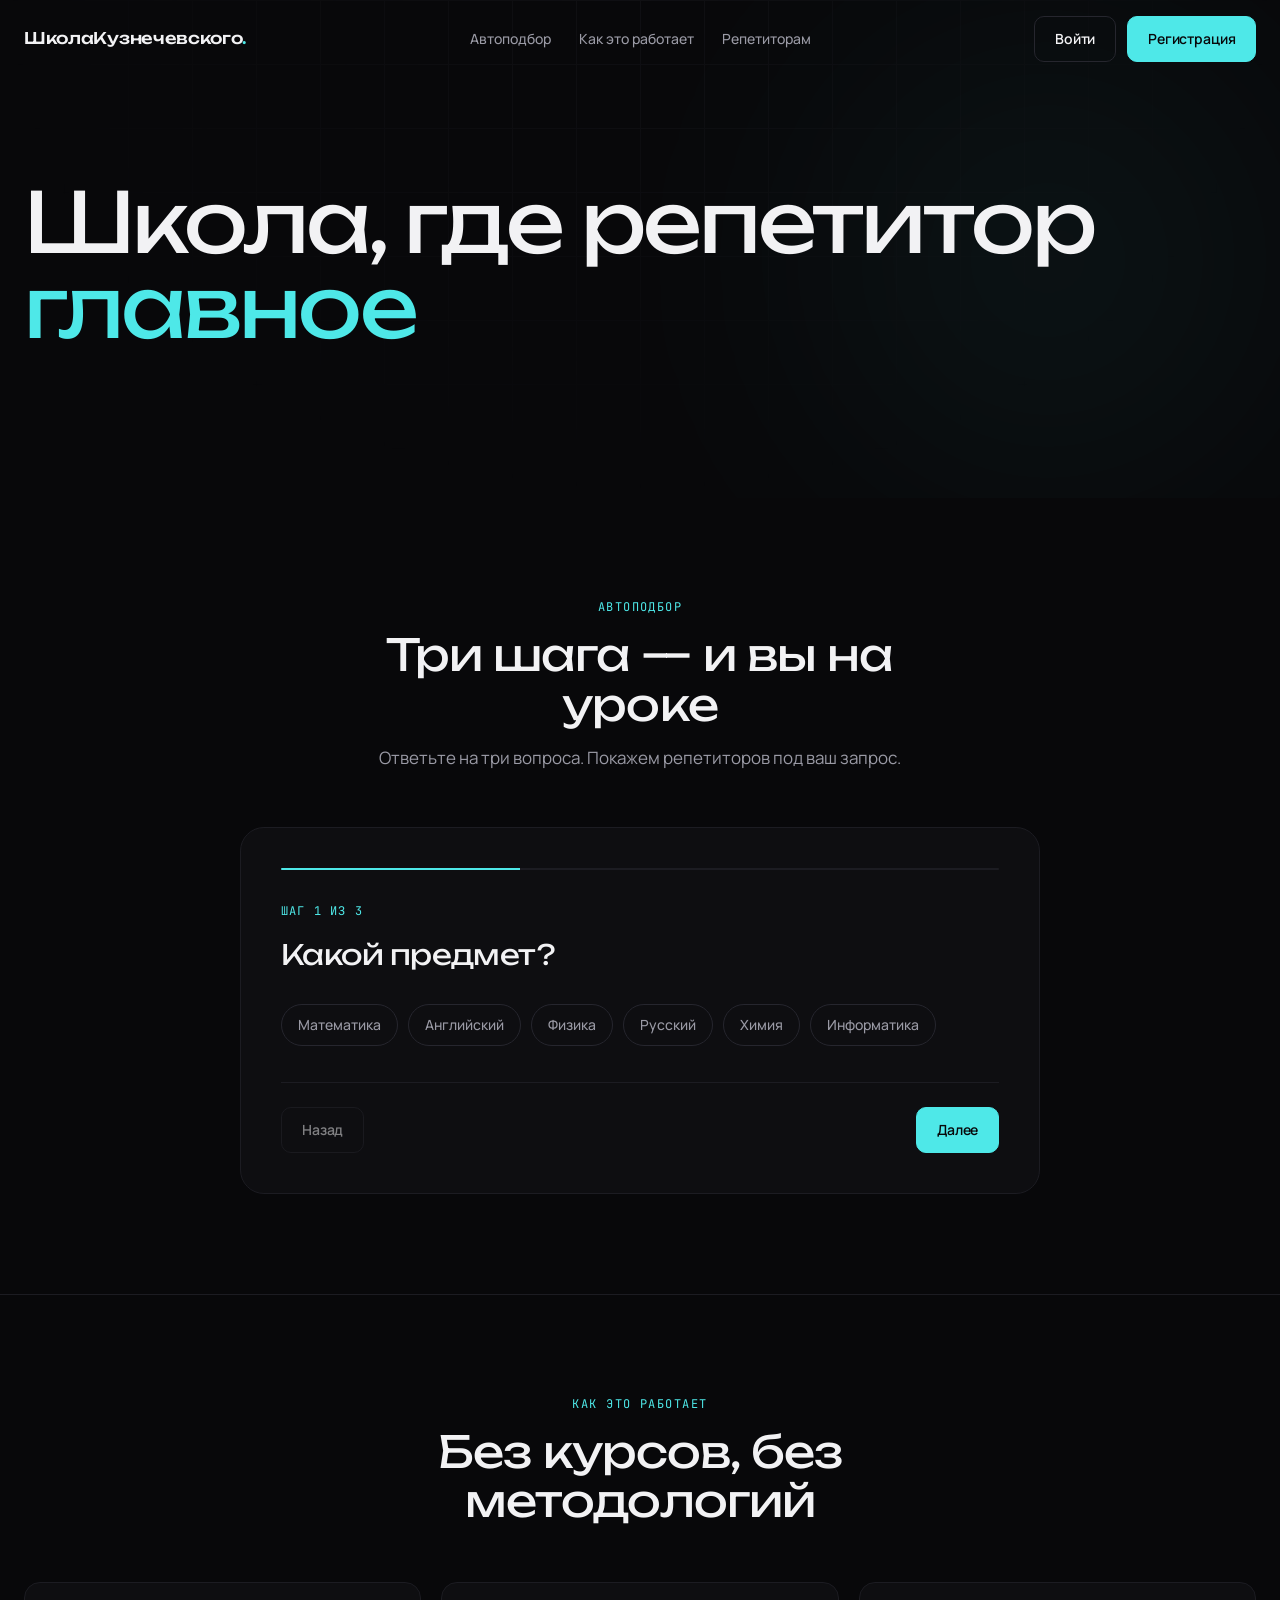
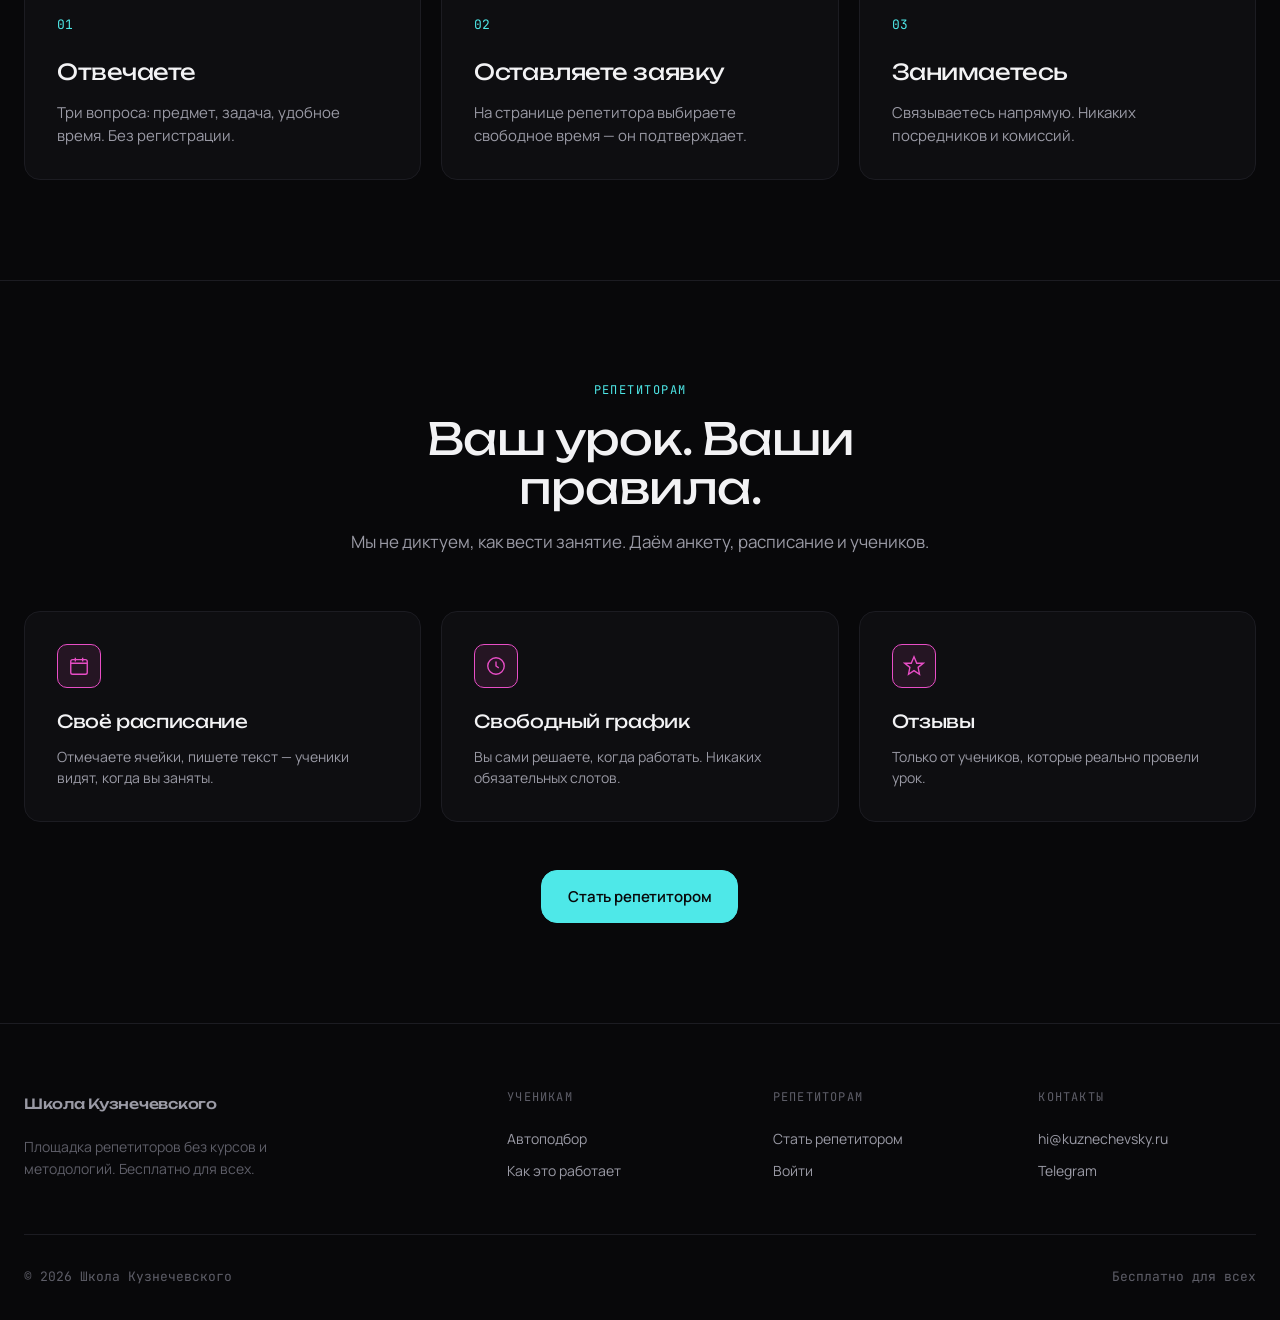
==== index.html @ 2f50725b "Update index.html" ====
<!DOCTYPE html>
<html lang="ru">
<head>
  <meta charset="UTF-8">
  <meta name="viewport" content="width=device-width, initial-scale=1.0">
  <title>Школа Кузнечевского — репетиторы без курсов</title>
  <meta name="description" content="Онлайн-школа репетиторов. Живое расписание, реальные анкеты, бесплатно для всех.">
  <link rel="preconnect" href="https://fonts.googleapis.com">
  <link rel="preconnect" href="https://fonts.gstatic.com" crossorigin>
  <link href="https://fonts.googleapis.com/css2?family=Unbounded:wght@300;400;500;600&family=Manrope:wght@400;500;600;700&family=JetBrains+Mono:wght@400;500&display=swap" rel="stylesheet">
  <link rel="stylesheet" href="css/base.css">
  <link rel="stylesheet" href="css/main.css">
  <link rel="stylesheet" href="css/mobile.css">
</head>
<body>

  <div class="page-loader" data-loader>
    <div class="page-loader__logo">Школа Кузнечевского<span>.</span></div>
    <div class="page-loader__bar"><div class="page-loader__fill"></div></div>
  </div>

  <div class="cursor-glow" data-cursor-glow></div>

  <header class="nav">
    <div class="nav__inner">
      <a href="index.html" class="nav__logo" data-logo>
        <span>Ш</span><span>к</span><span>о</span><span>л</span><span>а</span>
        <span class="nav__logo-space"> </span>
        <span>К</span><span>у</span><span>з</span><span>н</span><span>е</span><span>ч</span><span>е</span><span>в</span><span>с</span><span>к</span><span>о</span><span>г</span><span>о</span>
        <span class="nav__logo-dot">.</span>
      </a>
      <nav class="nav__links">
        <a href="#podbor">Автоподбор</a>
        <a href="#how">Как это работает</a>
        <a href="#repetitoram">Репетиторам</a>
      </nav>
      <div class="nav__actions" data-nav-actions>
        <a href="login.html" class="btn btn--ghost">Войти</a>
        <a href="register.html" class="btn btn--primary">Регистрация</a>
      </div>
      <div class="nav__user-menu" data-user-menu hidden>
        <button class="nav__user-trigger" data-user-trigger>
          <span class="nav__user-name" data-user-name>…</span>
          <span class="nav__user-avatar" data-user-avatar>?</span>
        </button>
        <div class="nav__user-dropdown" data-user-dropdown hidden>
          <a href="#" data-user-cabinet>Кабинет</a>
          <button data-user-logout>Выйти</button>
        </div>
      </div>
      <button class="nav__burger" aria-label="Меню">
        <span></span><span></span>
      </button>
    </div>
  </header>

  <main>

    <section class="hero hero--compact">
      <div class="hero__parallax" data-parallax>
        <div class="hero__orb hero__orb--1"></div>
        <div class="hero__grid"></div>
      </div>
      <div class="hero__inner">
        <h1 class="hero__title" data-hero-el>
          Школа, где репетитор <em>главное</em>
        </h1>
      </div>
    </section>

    <section class="podbor" id="podbor">
      <div class="container">
        <div class="section-head reveal">
          <div class="section-head__eyebrow">Автоподбор</div>
          <h2 class="section-head__title">Три шага — и вы на уроке</h2>
          <p class="section-head__lead">Ответьте на три вопроса. Покажем репетиторов под ваш запрос.</p>
        </div>

        <div class="podbor__card reveal">
          <div class="podbor__progress">
            <div class="podbor__bar" data-step="1"></div>
          </div>

          <div class="podbor__viewport">
            <div class="podbor__step is-active" data-step="1">
              <div class="podbor__step-label">Шаг 1 из 3</div>
              <h3 class="podbor__question">Какой предмет?</h3>
              <div class="chips" data-field="subject" data-chips>
                <button class="chip" data-value="math">Математика</button>
                <button class="chip" data-value="english">Английский</button>
                <button class="chip" data-value="physics">Физика</button>
                <button class="chip" data-value="russian">Русский</button>
                <button class="chip" data-value="chemistry">Химия</button>
                <button class="chip" data-value="it">Информатика</button>
              </div>
              <div class="podbor__hint" data-hint="subject" hidden>Выберите предмет</div>
            </div>

            <div class="podbor__step" data-step="2">
              <div class="podbor__step-label">Шаг 2 из 3</div>
              <h3 class="podbor__question">Какая задача?</h3>
              <div class="chips" data-field="goal" data-goal-chips data-chips></div>
              <div class="podbor__hint" data-hint="goal" hidden>Выберите задачу</div>
            </div>

            <div class="podbor__step" data-step="3">
              <div class="podbor__step-label">Шаг 3 из 3</div>
              <h3 class="podbor__question">Когда удобно и какой бюджет?</h3>
              <div class="podbor__row">
                <div class="field">
                  <label>Время</label>
                  <div class="chips" data-field="time" data-chips>
                    <button class="chip" data-value="morning">Утро</button>
                    <button class="chip" data-value="day">День</button>
                    <button class="chip" data-value="evening">Вечер</button>
                    <button class="chip" data-value="weekend">Выходные</button>
                  </div>
                </div>
                <div class="field">
                  <label>Бюджет за урок</label>
                  <div class="chips" data-field="budget" data-chips>
                    <button class="chip" data-value="1000">до 1000 ₽</button>
                    <button class="chip" data-value="1500">до 1500 ₽</button>
                    <button class="chip" data-value="2500">до 2500 ₽</button>
                    <button class="chip" data-value="any">Не важно</button>
                  </div>
                </div>
              </div>
            </div>
          </div>

          <div class="podbor__nav">
            <button class="btn btn--ghost" data-podbor-back>Назад</button>
            <button class="btn btn--primary" data-podbor-next>Далее</button>
          </div>
        </div>

        <div class="podbor__results" data-podbor-results hidden>
          <div class="section-head section-head--left">
            <div class="section-head__eyebrow">Результат</div>
            <h3 class="section-head__title">Репетиторы под ваш запрос</h3>
          </div>
          <div class="grid grid--3" data-podbor-grid></div>
          <div class="podbor__reset">
            <button class="btn btn--ghost" data-podbor-reset>Пройти заново</button>
          </div>
        </div>
      </div>
    </section>

    <section class="how" id="how">
      <div class="container">
        <div class="section-head reveal">
          <div class="section-head__eyebrow">Как это работает</div>
          <h2 class="section-head__title">Без курсов, без методологий</h2>
        </div>
        <div class="grid grid--3">
          <div class="how__card reveal">
            <div class="how__num">01</div>
            <h3>Отвечаете</h3>
            <p>Три вопроса: предмет, задача, удобное время. Без регистрации.</p>
          </div>
          <div class="how__card reveal">
            <div class="how__num">02</div>
            <h3>Оставляете заявку</h3>
            <p>На странице репетитора выбираете свободное время — он подтверждает.</p>
          </div>
          <div class="how__card reveal">
            <div class="how__num">03</div>
            <h3>Занимаетесь</h3>
            <p>Связываетесь напрямую. Никаких посредников и комиссий.</p>
          </div>
        </div>
      </div>
    </section>

    <section class="for-teachers" id="repetitoram">
      <div class="container">
        <div class="section-head reveal">
          <div class="section-head__eyebrow">Репетиторам</div>
          <h2 class="section-head__title">Ваш урок. Ваши правила.</h2>
          <p class="section-head__lead">Мы не диктуем, как вести занятие. Даём анкету, расписание и учеников.</p>
        </div>

        <div class="for-teachers__grid">
          <div class="for-teachers__feature reveal">
            <div class="for-teachers__icon">
              <svg width="22" height="22" viewBox="0 0 24 24" fill="none" stroke="currentColor" stroke-width="1.5">
                <rect x="3" y="5" width="18" height="16" rx="2"/>
                <path d="M3 9h18M8 3v4M16 3v4"/>
              </svg>
            </div>
            <h3>Своё расписание</h3>
            <p>Отмечаете ячейки, пишете текст — ученики видят, когда вы заняты.</p>
          </div>

          <div class="for-teachers__feature reveal">
            <div class="for-teachers__icon">
              <svg width="22" height="22" viewBox="0 0 24 24" fill="none" stroke="currentColor" stroke-width="1.5">
                <circle cx="12" cy="12" r="9"/>
                <path d="M12 7v5l3 2"/>
              </svg>
            </div>
            <h3>Свободный график</h3>
            <p>Вы сами решаете, когда работать. Никаких обязательных слотов.</p>
          </div>

          <div class="for-teachers__feature reveal">
            <div class="for-teachers__icon">
              <svg width="22" height="22" viewBox="0 0 24 24" fill="none" stroke="currentColor" stroke-width="1.5">
                <path d="M12 2l3 7h7l-5.5 4.5L18 21l-6-4-6 4 1.5-7.5L2 9h7z"/>
              </svg>
            </div>
            <h3>Отзывы</h3>
            <p>Только от учеников, которые реально провели урок.</p>
          </div>
        </div>

        <div class="for-teachers__cta reveal">
          <a href="register.html" class="btn btn--primary btn--lg" data-magnetic>Стать репетитором</a>
        </div>
      </div>
    </section>

  </main>

  <footer class="footer">
    <div class="container">
      <div class="footer__inner">
        <div class="footer__col">
          <a href="index.html" class="nav__logo">Школа Кузнечевского<span>.</span></a>
          <p class="footer__desc">Площадка репетиторов без курсов и методологий. Бесплатно для всех.</p>
        </div>
        <div class="footer__col">
          <div class="footer__title">Ученикам</div>
          <a href="#podbor">Автоподбор</a>
          <a href="#how">Как это работает</a>
        </div>
        <div class="footer__col">
          <div class="footer__title">Репетиторам</div>
          <a href="register.html">Стать репетитором</a>
          <a href="login.html">Войти</a>
        </div>
        <div class="footer__col">
          <div class="footer__title">Контакты</div>
          <a href="mailto:hi@kuznechevsky.ru">hi@kuznechevsky.ru</a>
          <a href="#">Telegram</a>
        </div>
      </div>
      <div class="footer__bottom">
        <span>© 2026 Школа Кузнечевского</span>
        <span>Бесплатно для всех</span>
      </div>
    </div>
  </footer>

  <script src="js/libs/supabase.js"></script>
  <script src="js/supabase-client.js"></script>
  <script src="js/auth.js"></script>
  <script src="js/main.js"></script>
</body>
</html>
---- css/base.css ----
:root {
  --bg: #08080A;
  --surface-1: #0E0E11;
  --surface-2: #141418;
  --border: #1C1C22;
  --border-strong: #26262E;
  --text: #F2F2F4;
  --text-dim: #9A9AA5;
  --text-mute: #5E5E68;

  --accent: #4EE8E8;
  --accent-dim: rgba(78, 232, 232, 0.08);
  --accent-glow: rgba(78, 232, 232, 0.22);
  --magenta: #E84EC6;
  --magenta-dim: rgba(232, 78, 198, 0.10);
  --magenta-glow: rgba(232, 78, 198, 0.22);

  --busy: #5A3A3A;
  --busy-dim: rgba(90, 58, 58, 0.15);
  --red: #F87171;

  --font-display: 'Unbounded', sans-serif;
  --font-body: 'Manrope', system-ui, sans-serif;
  --font-mono: 'JetBrains Mono', monospace;

  --radius-sm: 6px;
  --radius: 10px;
  --radius-lg: 16px;
  --radius-xl: 24px;

  --container: 1280px;
  --gutter: 24px;

  --ease: cubic-bezier(0.22, 1, 0.36, 1);
  --ease-spring: cubic-bezier(0.34, 1.56, 0.64, 1);
}

* { margin: 0; padding: 0; box-sizing: border-box; }

html { scroll-behavior: smooth; -webkit-font-smoothing: antialiased; }

body {
  background: var(--bg);
  color: var(--text);
  font-family: var(--font-body);
  font-size: 16px;
  line-height: 1.55;
  overflow-x: hidden;
}

body.is-loading { overflow: hidden; }

a { color: inherit; text-decoration: none; }
button { font: inherit; color: inherit; background: none; border: none; cursor: pointer; }
img { max-width: 100%; display: block; }

::selection { background: var(--accent); color: #08080A; }

.container {
  max-width: var(--container);
  margin: 0 auto;
  padding: 0 var(--gutter);
}

/* PAGE LOADER */
.page-loader {
  position: fixed;
  inset: 0;
  z-index: 500;
  background: var(--bg);
  display: flex;
  flex-direction: column;
  align-items: center;
  justify-content: center;
  gap: 32px;
  transition: opacity 0.8s var(--ease), visibility 0.8s var(--ease);
}

.page-loader.is-done {
  opacity: 0;
  visibility: hidden;
  pointer-events: none;
}

.page-loader__logo {
  font-family: var(--font-display);
  font-size: clamp(20px, 3vw, 32px);
  font-weight: 400;
  letter-spacing: -0.03em;
  color: var(--text);
  animation: loaderLogo 1.4s var(--ease) both;
}

.page-loader__logo span { color: var(--accent); }

@keyframes loaderLogo {
  0% { opacity: 0; filter: blur(20px); transform: translateY(10px); }
  100% { opacity: 1; filter: blur(0); transform: translateY(0); }
}

.page-loader__bar {
  width: 200px;
  height: 2px;
  background: var(--border);
  border-radius: 2px;
  overflow: hidden;
}

.page-loader__fill {
  height: 100%;
  width: 0;
  background: var(--accent);
  box-shadow: 0 0 12px var(--accent-glow);
  animation: loaderFill 1.2s var(--ease) forwards;
}

@keyframes loaderFill {
  0% { width: 0; }
  100% { width: 100%; }
}

/* CURSOR GLOW */
.cursor-glow {
  position: fixed;
  top: 0; left: 0;
  width: 460px; height: 460px;
  border-radius: 50%;
  background: radial-gradient(circle, var(--accent-glow) 0%, transparent 65%);
  filter: blur(80px);
  opacity: 0;
  pointer-events: none;
  z-index: 1;
  transition: opacity 0.5s var(--ease);
  transform: translate(-50%, -50%);
  mix-blend-mode: screen;
}

.cursor-glow.is-active { opacity: 0.22; }

/* BUTTONS */
.btn {
  display: inline-flex;
  align-items: center;
  justify-content: center;
  gap: 8px;
  padding: 11px 20px;
  border-radius: var(--radius);
  font-size: 14px;
  font-weight: 600;
  letter-spacing: -0.01em;
  transition: all 0.3s var(--ease);
  white-space: nowrap;
  cursor: pointer;
  border: 1px solid transparent;
  font-family: var(--font-body);
  will-change: transform;
  position: relative;
}

.btn--primary {
  background: var(--accent);
  color: #08080A;
  border-color: var(--accent);
}

.btn--primary:hover {
  background: #66F0F0;
  box-shadow: 0 8px 24px var(--accent-glow);
  transform: translateY(-1px);
}

.btn--ghost {
  background: transparent;
  color: var(--text);
  border-color: var(--border-strong);
}

.btn--ghost:hover {
  border-color: var(--text-dim);
  background: var(--surface-1);
  transform: translateY(-1px);
}

.btn--outline {
  background: transparent;
  color: var(--accent);
  border-color: var(--accent);
}

.btn--outline:hover {
  background: var(--accent-dim);
  transform: translateY(-1px);
}

.btn--danger {
  background: transparent;
  color: var(--red);
  border-color: rgba(248, 113, 113, 0.4);
}

.btn--danger:hover {
  background: rgba(248, 113, 113, 0.08);
  border-color: var(--red);
}

.btn--icon {
  width: 40px;
  height: 40px;
  padding: 0;
  border-radius: var(--radius);
  background: var(--surface-1);
  border: 1px solid var(--border-strong);
  color: var(--text-dim);
}

.btn--icon:hover {
  border-color: var(--accent);
  color: var(--accent);
}

.btn--lg { padding: 14px 26px; font-size: 15px; border-radius: var(--radius-lg); }
.btn--sm { padding: 7px 14px; font-size: 12px; border-radius: var(--radius-sm); }

.btn:disabled {
  opacity: 0.5;
  cursor: not-allowed;
  transform: none !important;
}

/* CHIPS */
.chip {
  display: inline-flex;
  align-items: center;
  padding: 9px 16px;
  border: 1px solid var(--border-strong);
  border-radius: 999px;
  font-size: 14px;
  font-weight: 500;
  color: var(--text-dim);
  transition: all 0.25s var(--ease);
  background: var(--surface-1);
  will-change: transform;
}

.chip:hover {
  border-color: var(--text-dim);
  color: var(--text);
}

.chip.is-active {
  background: var(--accent);
  border-color: var(--accent);
  color: #08080A;
  font-weight: 600;
}

.chip.is-shake { animation: chipShake 0.4s var(--ease); }

@keyframes chipShake {
  0%, 100% { transform: translateX(0); }
  25% { transform: translateX(-4px); }
  75% { transform: translateX(4px); }
}

/* FILTERS */
.filter {
  padding: 8px 14px;
  border-radius: var(--radius-sm);
  font-size: 13px;
  font-weight: 500;
  color: var(--text-dim);
  border: 1px solid transparent;
  transition: all 0.25s var(--ease);
}

.filter:hover { color: var(--text); background: var(--surface-1); }
.filter.is-active {
  background: var(--surface-2);
  color: var(--text);
  border-color: var(--border-strong);
}

/* SECTION HEAD */
.section-head {
  text-align: center;
  max-width: 640px;
  margin: 0 auto 56px;
}

.section-head--left { text-align: left; margin-left: 0; }

.section-head__eyebrow {
  font-family: var(--font-mono);
  font-size: 12px;
  text-transform: uppercase;
  letter-spacing: 0.12em;
  color: var(--accent);
  margin-bottom: 14px;
}

.section-head__title {
  font-family: var(--font-display);
  font-size: clamp(28px, 4vw, 44px);
  font-weight: 400;
  line-height: 1.12;
  letter-spacing: -0.02em;
  margin-bottom: 16px;
}

.section-head__lead { color: var(--text-dim); font-size: 17px; }

/* GRID */
.grid { display: grid; gap: 20px; }
.grid--3 { grid-template-columns: repeat(3, 1fr); }
.grid--2 { grid-template-columns: repeat(2, 1fr); }

/* FIELDS */
.field label {
  display: block;
  font-size: 13px;
  color: var(--text-dim);
  margin-bottom: 10px;
  font-weight: 500;
}

.field input,
.field select,
.field textarea {
  width: 100%;
  padding: 13px 16px;
  background: var(--surface-2);
  border: 1px solid var(--border-strong);
  border-radius: var(--radius);
  color: var(--text);
  font-family: var(--font-body);
  font-size: 15px;
  outline: none;
  transition: all 0.25s var(--ease);
}

.field input::placeholder,
.field textarea::placeholder { color: var(--text-mute); }

.field input:focus,
.field select:focus,
.field textarea:focus {
  border-color: var(--accent);
  box-shadow: 0 0 0 3px var(--accent-dim);
}

.field select {
  appearance: none;
  background-image: url("data:image/svg+xml;utf8,<svg xmlns='http://www.w3.org/2000/svg' width='12' height='8' viewBox='0 0 12 8' fill='none'><path d='M1 1l5 5 5-5' stroke='%239A9AA5' stroke-width='1.5' stroke-linecap='round'/></svg>");
  background-repeat: no-repeat;
  background-position: right 16px center;
  padding-right: 40px;
}

.field textarea { resize: vertical; min-height: 100px; }

/* SVG ICON UTILITY */
.icon {
  width: 20px;
  height: 20px;
  stroke: currentColor;
  stroke-width: 1.5;
  fill: none;
  stroke-linecap: round;
  stroke-linejoin: round;
  flex-shrink: 0;
}

.icon--lg { width: 32px; height: 32px; stroke-width: 1.2; }
.icon--sm { width: 16px; height: 16px; }

@media (max-width: 1024px) { .grid--3 { grid-template-columns: repeat(2, 1fr); } }
@media (max-width: 680px) {
  .grid--3, .grid--2 { grid-template-columns: 1fr; }
  .container { padding: 0 20px; }
}
---- css/main.css ----
/* NAV */
.nav {
  position: fixed;
  top: 0; left: 0; right: 0;
  z-index: 100;
  padding: 16px 0;
  transition: all 0.4s var(--ease);
}

.nav.is-scrolled {
  background: rgba(8, 8, 10, 0.72);
  backdrop-filter: blur(20px);
  -webkit-backdrop-filter: blur(20px);
  border-bottom: 1px solid var(--border);
  padding: 12px 0;
}

.nav__inner {
  max-width: var(--container);
  margin: 0 auto;
  padding: 0 var(--gutter);
  display: flex;
  align-items: center;
  justify-content: space-between;
  gap: 32px;
}

.nav__logo {
  font-family: var(--font-display);
  font-size: 16px;
  font-weight: 500;
  letter-spacing: -0.02em;
  white-space: nowrap;
  display: inline-flex;
}

.nav__logo span {
  display: inline-block;
  opacity: 0;
  transform: translateY(8px);
  filter: blur(6px);
  transition: opacity 0.6s var(--ease), transform 0.6s var(--ease), filter 0.6s var(--ease);
}

.nav__logo.is-ready span {
  opacity: 1;
  transform: translateY(0);
  filter: blur(0);
}

.nav__logo span:nth-child(1) { transition-delay: 0.02s; }
.nav__logo span:nth-child(2) { transition-delay: 0.06s; }
.nav__logo span:nth-child(3) { transition-delay: 0.10s; }
.nav__logo span:nth-child(4) { transition-delay: 0.14s; }
.nav__logo span:nth-child(5) { transition-delay: 0.18s; }
.nav__logo span:nth-child(7) { transition-delay: 0.26s; }
.nav__logo span:nth-child(8) { transition-delay: 0.30s; }
.nav__logo span:nth-child(9) { transition-delay: 0.34s; }
.nav__logo span:nth-child(10) { transition-delay: 0.38s; }
.nav__logo span:nth-child(11) { transition-delay: 0.42s; }
.nav__logo span:nth-child(12) { transition-delay: 0.46s; }
.nav__logo span:nth-child(13) { transition-delay: 0.50s; }
.nav__logo span:nth-child(14) { transition-delay: 0.54s; }
.nav__logo span:nth-child(15) { transition-delay: 0.58s; }
.nav__logo span:nth-child(16) { transition-delay: 0.62s; }
.nav__logo span:nth-child(17) { transition-delay: 0.66s; }
.nav__logo span:nth-child(18) { transition-delay: 0.70s; }
.nav__logo span:nth-child(19) { transition-delay: 0.74s; }

.nav__logo-dot { color: var(--accent); }

.nav__links {
  display: flex;
  gap: 28px;
  font-size: 14px;
  color: var(--text-dim);
  font-weight: 500;
}

.nav__links a { transition: color 0.25s var(--ease); }
.nav__links a:hover, .nav__links a.is-current { color: var(--text); }

.nav__actions { display: flex; gap: 10px; align-items: center; }

.nav__burger {
  display: none;
  width: 40px; height: 40px;
  flex-direction: column;
  justify-content: center;
  align-items: center;
  gap: 5px;
}

.nav__burger span {
  width: 20px; height: 1.5px;
  background: var(--text);
  transition: all 0.3s var(--ease);
}

/* HERO */
.hero {
  position: relative;
  padding: 180px 0 120px;
  overflow: hidden;
}

.hero__parallax {
  position: absolute;
  inset: 0;
  z-index: 0;
  pointer-events: none;
}

.hero__orb {
  position: absolute;
  border-radius: 50%;
  filter: blur(120px);
  opacity: 0.35;
}

.hero__orb--1 {
  top: -20%; right: -10%;
  width: 720px; height: 720px;
  background: radial-gradient(circle, var(--accent-glow) 0%, transparent 65%);
}

.hero__orb--2 { display: none; }

.hero__grid {
  position: absolute;
  inset: 0;
  background-image:
    linear-gradient(var(--border) 1px, transparent 1px),
    linear-gradient(90deg, var(--border) 1px, transparent 1px);
  background-size: 64px 64px;
  mask-image: radial-gradient(ellipse at 50% 0%, #000 0%, transparent 70%);
  -webkit-mask-image: radial-gradient(ellipse at 50% 0%, #000 0%, transparent 70%);
  opacity: 0.4;
}

.hero__inner {
  max-width: var(--container);
  margin: 0 auto;
  padding: 0 var(--gutter);
  position: relative;
  z-index: 2;
}

.hero__eyebrow {
  display: inline-flex;
  align-items: center;
  gap: 10px;
  padding: 8px 16px;
  border: 1px solid var(--border-strong);
  border-radius: 999px;
  font-family: var(--font-mono);
  font-size: 12px;
  color: var(--text-dim);
  margin-bottom: 32px;
  background: var(--surface-1);
}

.hero__eyebrow .dot {
  width: 6px; height: 6px;
  border-radius: 50%;
  background: var(--accent);
  box-shadow: 0 0 10px var(--accent);
  animation: pulse 2s infinite;
}

@keyframes pulse {
  0%, 100% { opacity: 1; transform: scale(1); }
  50% { opacity: 0.5; transform: scale(0.8); }
}

.hero__title {
  font-family: var(--font-display);
  font-size: clamp(40px, 6.5vw, 88px);
  font-weight: 400;
  line-height: 1.02;
  letter-spacing: -0.035em;
  max-width: 15ch;
  margin-bottom: 28px;
}

.hero__title em { font-style: normal; color: var(--accent); }

.hero__lead {
  font-size: 19px;
  color: var(--text-dim);
  max-width: 52ch;
  margin-bottom: 44px;
  line-height: 1.5;
}

[data-hero-el] {
  opacity: 0;
  transform: translateY(20px);
  filter: blur(8px);
}

[data-hero-el].is-visible {
  opacity: 1;
  transform: translateY(0);
  filter: blur(0);
  transition: opacity 0.9s var(--ease), transform 0.9s var(--ease), filter 0.9s var(--ease);
}

[data-hero-el].is-visible:nth-child(1) { transition-delay: 0s; }
[data-hero-el].is-visible:nth-child(2) { transition-delay: 0.12s; }
[data-hero-el].is-visible:nth-child(3) { transition-delay: 0.24s; }
[data-hero-el].is-visible:nth-child(4) { transition-delay: 0.36s; }
[data-hero-el].is-visible:nth-child(5) { transition-delay: 0.48s; }

.hero__roles {
  display: grid;
  grid-template-columns: 1fr 1fr;
  gap: 16px;
  max-width: 720px;
  margin-bottom: 72px;
}

.role-card {
  display: flex;
  align-items: center;
  gap: 16px;
  padding: 22px 24px;
  background: var(--surface-1);
  border: 1px solid var(--border-strong);
  border-radius: var(--radius-lg);
  transition: all 0.35s var(--ease);
  position: relative;
  overflow: hidden;
  will-change: transform;
}

.role-card::before {
  content: '';
  position: absolute;
  inset: 0;
  background: radial-gradient(300px circle at 0% 50%, var(--accent-dim), transparent 50%);
  opacity: 0;
  transition: opacity 0.35s var(--ease);
  pointer-events: none;
}

.role-card:hover {
  border-color: var(--accent);
  transform: translateY(-2px);
}

.role-card:hover::before { opacity: 1; }

.role-card--teacher::before {
  background: radial-gradient(300px circle at 0% 50%, var(--magenta-dim), transparent 50%);
}

.role-card--teacher:hover { border-color: var(--magenta); }

.role-card__icon {
  width: 44px; height: 44px;
  border-radius: var(--radius);
  background: var(--surface-2);
  border: 1px solid var(--border-strong);
  display: flex;
  align-items: center;
  justify-content: center;
  color: var(--accent);
  flex-shrink: 0;
  position: relative;
  z-index: 1;
}

.role-card--teacher .role-card__icon { color: var(--magenta); }

.role-card__body { flex: 1; position: relative; z-index: 1; }

.role-card__title {
  font-family: var(--font-display);
  font-size: 17px;
  font-weight: 500;
  letter-spacing: -0.02em;
  margin-bottom: 3px;
}

.role-card__desc { font-size: 13px; color: var(--text-dim); }

.role-card__arrow {
  font-size: 18px;
  color: var(--text-dim);
  transition: all 0.35s var(--ease);
  position: relative;
  z-index: 1;
}

.role-card:hover .role-card__arrow { color: var(--accent); transform: translateX(4px); }
.role-card--teacher:hover .role-card__arrow { color: var(--magenta); }

/* PODBOR */
.podbor { padding: 100px 0; position: relative; z-index: 2; }

.podbor__card {
  max-width: 800px;
  margin: 0 auto;
  background: var(--surface-1);
  border: 1px solid var(--border);
  border-radius: var(--radius-xl);
  padding: 40px;
  position: relative;
  overflow: hidden;
}

.podbor__progress {
  height: 2px;
  background: var(--border);
  border-radius: 2px;
  margin-bottom: 32px;
  overflow: hidden;
}

.podbor__bar {
  height: 100%;
  background: var(--accent);
  width: 33.33%;
  transition: width 0.6s var(--ease);
}

.podbor__viewport { position: relative; overflow: hidden; }
.podbor__step { display: none; }

.podbor__step.is-active {
  display: block;
  animation: slideIn 0.6s var(--ease);
}

@keyframes slideIn {
  from { opacity: 0; transform: translateX(30px); filter: blur(4px); }
  to { opacity: 1; transform: translateX(0); filter: blur(0); }
}

.podbor__step-label {
  font-family: var(--font-mono);
  font-size: 12px;
  color: var(--accent);
  text-transform: uppercase;
  letter-spacing: 0.1em;
  margin-bottom: 12px;
}

.podbor__question {
  font-family: var(--font-display);
  font-size: 28px;
  font-weight: 400;
  margin-bottom: 28px;
  letter-spacing: -0.02em;
}

.podbor__hint {
  margin-top: 16px;
  font-size: 13px;
  color: var(--red);
  font-weight: 500;
  animation: hintIn 0.4s var(--ease);
}

@keyframes hintIn {
  from { opacity: 0; transform: translateY(-4px); }
  to { opacity: 1; transform: translateY(0); }
}

.chips { display: flex; flex-wrap: wrap; gap: 10px; }

.podbor__row {
  display: grid;
  grid-template-columns: 1fr 1fr;
  gap: 28px;
}

.podbor__nav {
  display: flex;
  justify-content: space-between;
  margin-top: 36px;
  padding-top: 24px;
  border-top: 1px solid var(--border);
}

.podbor__results { margin-top: 64px; }
.podbor__reset { text-align: center; margin-top: 40px; }

/* TEACHER CARD */
.teacher-card {
  background: var(--surface-1);
  border: 1px solid var(--border);
  border-radius: var(--radius-lg);
  padding: 24px;
  transition: transform 0.35s var(--ease), border-color 0.35s var(--ease);
  cursor: pointer;
  display: flex;
  flex-direction: column;
  gap: 16px;
  position: relative;
  overflow: hidden;
}

.teacher-card:hover {
  border-color: var(--border-strong);
  transform: translateY(-2px);
}

.teacher-card__head { display: flex; gap: 16px; align-items: center; }

.teacher-card__avatar {
  width: 56px; height: 56px;
  border-radius: 50%;
  background: var(--surface-2);
  border: 1px solid var(--border-strong);
  display: flex;
  align-items: center;
  justify-content: center;
  font-family: var(--font-display);
  font-size: 16px;
  color: var(--accent);
  flex-shrink: 0;
}

.teacher-card__name { font-size: 16px; font-weight: 600; margin-bottom: 3px; }
.teacher-card__subject { font-size: 13px; color: var(--text-dim); }

.teacher-card__rating {
  display: inline-flex;
  align-items: center;
  gap: 5px;
  font-family: var(--font-mono);
  font-size: 13px;
  color: var(--accent);
  margin-left: auto;
}

.teacher-card__tags { display: flex; flex-wrap: wrap; gap: 5px; }

.tag {
  font-size: 10.5px;
  padding: 3px 9px;
  border-radius: 999px;
  background: var(--surface-2);
  color: var(--text-dim);
  border: 1px solid var(--border);
  font-weight: 500;
  text-transform: uppercase;
  letter-spacing: 0.02em;
}

.teacher-card__slots {
  display: flex;
  flex-wrap: wrap;
  gap: 6px;
  max-height: 60px;
  overflow: hidden;
  position: relative;
}

.teacher-card__slots::after {
  content: '';
  position: absolute;
  bottom: 0; right: 0;
  width: 40px; height: 100%;
  background: linear-gradient(90deg, transparent, var(--surface-1));
  pointer-events: none;
}

.slot {
  font-family: var(--font-mono);
  font-size: 11.5px;
  padding: 5px 10px;
  border-radius: var(--radius-sm);
  border: 1px solid var(--border-strong);
  color: var(--text-dim);
  transition: all 0.25s var(--ease);
  background: var(--surface-2);
}

.slot--free {
  border-color: rgba(78, 232, 232, 0.4);
  color: var(--accent);
  background: var(--accent-dim);
}

.slot--free:hover {
  background: var(--accent);
  border-color: var(--accent);
  color: #08080A;
}

.slot--busy {
  opacity: 0.4;
  text-decoration: line-through;
  cursor: not-allowed;
  background: var(--busy-dim);
  border-color: var(--busy);
  color: var(--busy);
}

.teacher-card__foot {
  display: flex;
  align-items: center;
  justify-content: space-between;
  padding-top: 16px;
  border-top: 1px solid var(--border);
  margin-top: auto;
}

.teacher-card__price {
  font-family: var(--font-mono);
  font-size: 22px;
  font-weight: 500;
  letter-spacing: -0.02em;
}

.teacher-card__price span {
  font-size: 12px;
  color: var(--text-mute);
  font-weight: 400;
  font-family: var(--font-body);
}

.teacher-card__cta {
  font-size: 13px;
  font-weight: 600;
  color: var(--accent);
  display: inline-flex;
  align-items: center;
  gap: 6px;
  transition: gap 0.3s var(--ease);
}

.teacher-card:hover .teacher-card__cta { gap: 10px; }

/* HOW */
.how { padding: 100px 0; border-top: 1px solid var(--border); position: relative; z-index: 2; }

.how__card {
  background: var(--surface-1);
  border: 1px solid var(--border);
  border-radius: var(--radius-lg);
  padding: 32px;
  transition: all 0.4s var(--ease);
  position: relative;
  overflow: hidden;
}

.how__card::before {
  content: '';
  position: absolute;
  top: 0; left: -100%;
  width: 100%; height: 1px;
  background: linear-gradient(90deg, transparent, var(--accent), transparent);
  transition: left 0.8s var(--ease);
}

.how__card:hover::before { left: 100%; }
.how__card:hover { border-color: var(--border-strong); transform: translateY(-2px); }

.how__num { font-family: var(--font-mono); font-size: 13px; color: var(--accent); margin-bottom: 20px; }

.how__card h3 {
  font-family: var(--font-display);
  font-size: 22px;
  font-weight: 400;
  margin-bottom: 12px;
  letter-spacing: -0.02em;
}

.how__card p { color: var(--text-dim); font-size: 15px; }

/* FOR TEACHERS */
.for-teachers {
  padding: 100px 0;
  border-top: 1px solid var(--border);
  position: relative;
  z-index: 2;
}

.for-teachers__grid {
  display: grid;
  grid-template-columns: repeat(3, 1fr);
  gap: 20px;
  margin-bottom: 48px;
}

.for-teachers__feature {
  padding: 32px;
  background: var(--surface-1);
  border: 1px solid var(--border);
  border-radius: var(--radius-lg);
  transition: all 0.35s var(--ease);
}

.for-teachers__feature:hover {
  border-color: var(--magenta);
  transform: translateY(-2px);
}

.for-teachers__icon {
  width: 44px; height: 44px;
  border-radius: var(--radius);
  background: var(--magenta-dim);
  border: 1px solid var(--magenta);
  display: flex;
  align-items: center;
  justify-content: center;
  color: var(--magenta);
  margin-bottom: 20px;
}

.for-teachers__feature h3 {
  font-family: var(--font-display);
  font-size: 18px;
  font-weight: 400;
  letter-spacing: -0.02em;
  margin-bottom: 10px;
}

.for-teachers__feature p { color: var(--text-dim); font-size: 14px; line-height: 1.55; }

.for-teachers__cta { text-align: center; }

/* CTA */
.cta { padding: 100px 0; border-top: 1px solid var(--border); position: relative; z-index: 2; }

.cta__inner {
  text-align: center;
  padding: 64px 32px;
  background: var(--surface-1);
  border: 1px solid var(--border);
  border-radius: var(--radius-xl);
  position: relative;
  overflow: hidden;
}

.cta__inner h2 {
  font-family: var(--font-display);
  font-size: clamp(28px, 4vw, 44px);
  font-weight: 400;
  margin-bottom: 16px;
  letter-spacing: -0.02em;
}

.cta__inner p { color: var(--text-dim); margin-bottom: 32px; }

/* FOOTER */
.footer { border-top: 1px solid var(--border); padding: 64px 0 32px; position: relative; z-index: 2; }

.footer__inner {
  display: grid;
  grid-template-columns: 2fr 1fr 1fr 1fr;
  gap: 48px;
  margin-bottom: 48px;
}

.footer__desc { color: var(--text-mute); font-size: 14px; margin-top: 16px; max-width: 28ch; }

.footer__title {
  font-size: 12px;
  color: var(--text-mute);
  text-transform: uppercase;
  letter-spacing: 0.1em;
  margin-bottom: 16px;
  font-family: var(--font-mono);
}

.footer__col a {
  display: block;
  color: var(--text-dim);
  font-size: 14px;
  padding: 5px 0;
  transition: color 0.25s var(--ease);
}

.footer__col a:hover { color: var(--accent); }

.footer__bottom {
  display: flex;
  justify-content: space-between;
  padding-top: 32px;
  border-top: 1px solid var(--border);
  font-size: 13px;
  color: var(--text-mute);
  font-family: var(--font-mono);
}

/* MODALS */
.modal {
  position: fixed;
  inset: 0;
  z-index: 200;
  display: flex;
  align-items: center;
  justify-content: center;
  padding: 24px;
}

.modal[hidden] { display: none; }

.modal__backdrop {
  position: absolute;
  inset: 0;
  background: rgba(0, 0, 0, 0.75);
  backdrop-filter: blur(8px);
  -webkit-backdrop-filter: blur(8px);
  animation: fadeIn 0.4s var(--ease);
}

@keyframes fadeIn { from { opacity: 0; } to { opacity: 1; } }

.modal__panel {
  position: relative;
  background: var(--surface-1);
  border: 1px solid var(--border-strong);
  border-radius: var(--radius-xl);
  max-width: 560px;
  width: 100%;
  max-height: 90vh;
  overflow-y: auto;
  animation: modalIn 0.5s var(--ease-spring);
}

.modal__panel--wide { max-width: 880px; }

@keyframes modalIn {
  from { opacity: 0; transform: translateY(24px) scale(0.96); filter: blur(6px); }
  to { opacity: 1; transform: translateY(0) scale(1); filter: blur(0); }
}

.tp { padding: 36px; }

.tp__head {
  display: flex;
  gap: 20px;
  align-items: center;
  margin-bottom: 28px;
  padding-bottom: 24px;
  border-bottom: 1px solid var(--border);
}

.tp__avatar {
  width: 72px; height: 72px;
  border-radius: 50%;
  background: var(--surface-2);
  border: 1px solid var(--border-strong);
  display: flex;
  align-items: center;
  justify-content: center;
  font-family: var(--font-display);
  font-size: 20px;
  color: var(--accent);
  flex-shrink: 0;
}

.tp__name {
  font-family: var(--font-display);
  font-size: 24px;
  font-weight: 400;
  margin-bottom: 4px;
  letter-spacing: -0.02em;
}

.tp__subject { color: var(--text-dim); font-size: 14px; }
.tp__rating { font-family: var(--font-mono); color: var(--accent); font-size: 14px; margin-left: auto; }

.tp__grid {
  display: grid;
  grid-template-columns: 1fr 1fr;
  gap: 32px;
  margin-bottom: 28px;
}

.tp__section-title {
  font-family: var(--font-mono);
  font-size: 12px;
  color: var(--text-mute);
  text-transform: uppercase;
  letter-spacing: 0.1em;
  margin-bottom: 14px;
}

.tp__bio { color: var(--text-dim); font-size: 15px; line-height: 1.6; margin-bottom: 20px; }
.tp__slots { display: flex; flex-wrap: wrap; gap: 8px; }
.tp__reviews { display: flex; flex-direction: column; gap: 14px; }

.review {
  padding: 16px;
  background: var(--surface-2);
  border: 1px solid var(--border);
  border-radius: var(--radius);
}

.review__head { display: flex; justify-content: space-between; margin-bottom: 8px; font-size: 13px; }
.review__name { font-weight: 600; }
.review__rating { color: var(--accent); font-family: var(--font-mono); }
.review__text { color: var(--text-dim); font-size: 14px; line-height: 1.5; }

.tp__foot {
  display: flex;
  align-items: center;
  justify-content: space-between;
  padding-top: 24px;
  border-top: 1px solid var(--border);
}

.tp__price { font-family: var(--font-mono); font-size: 26px; font-weight: 500; }
.tp__price span { font-size: 14px; color: var(--text-mute); font-weight: 400; }

/* PAY */
.pay { padding: 36px; }

.pay__title {
  font-family: var(--font-display);
  font-size: 22px;
  font-weight: 400;
  margin-bottom: 24px;
  padding-bottom: 20px;
  border-bottom: 1px solid var(--border);
  letter-spacing: -0.02em;
}

.pay__lesson {
  padding: 20px;
  background: var(--surface-2);
  border: 1px solid var(--border);
  border-radius: var(--radius);
  margin-bottom: 24px;
}

.pay__row { display: flex; justify-content: space-between; padding: 8px 0; font-size: 14px; }
.pay__row-label { color: var(--text-dim); }
.pay__row-value { font-family: var(--font-mono); }
.pay__divider { height: 1px; background: var(--border); margin: 8px 0; }
.pay__row--total { padding-top: 12px; font-size: 16px; }
.pay__row--total .pay__row-value { color: var(--accent); font-weight: 500; font-size: 20px; }

.pay__free-note {
  padding: 14px 16px;
  background: var(--accent-dim);
  border: 1px solid rgba(78, 232, 232, 0.4);
  border-radius: var(--radius);
  color: var(--accent);
  font-size: 13px;
  font-weight: 500;
  margin-bottom: 20px;
  text-align: center;
}

.pay__demo {
  text-align: center;
  font-size: 12px;
  color: var(--text-mute);
  font-family: var(--font-mono);
  margin-top: 16px;
}

.pay__success { text-align: center; padding: 40px 20px; }

.pay__success-icon {
  width: 72px; height: 72px;
  border-radius: 50%;
  background: var(--accent-dim);
  border: 1px solid var(--accent);
  display: flex;
  align-items: center;
  justify-content: center;
  font-size: 32px;
  color: var(--accent);
  margin: 0 auto 24px;
  animation: successPop 0.5s var(--ease-spring);
}

@keyframes successPop {
  0% { transform: scale(0.5); opacity: 0; }
  60% { transform: scale(1.1); }
  100% { transform: scale(1); opacity: 1; }
}

.pay__success h3 {
  font-family: var(--font-display);
  font-size: 24px;
  font-weight: 400;
  margin-bottom: 12px;
  letter-spacing: -0.02em;
}

.pay__success p { color: var(--text-dim); margin-bottom: 24px; }

/* EMPTY STATE (global) */
.empty-state {
  grid-column: 1/-1;
  text-align: center;
  padding: 56px 24px;
  background: var(--surface-1);
  border: 1px dashed var(--border-strong);
  border-radius: var(--radius-lg);
}

.empty-state__icon {
  display: inline-flex;
  align-items: center;
  justify-content: center;
  width: 56px; height: 56px;
  border-radius: 50%;
  background: var(--surface-2);
  border: 1px solid var(--border-strong);
  color: var(--text-mute);
  margin-bottom: 20px;
}

.empty-state__title {
  font-family: var(--font-display);
  font-size: 18px;
  font-weight: 400;
  letter-spacing: -0.02em;
  margin-bottom: 8px;
}

.empty-state__desc {
  color: var(--text-dim);
  font-size: 14px;
  max-width: 36ch;
  margin: 0 auto;
}

/* REVEAL */
.reveal {
  opacity: 0;
  transform: translateY(28px);
  filter: blur(6px);
}

.reveal.is-visible {
  opacity: 1;
  transform: translateY(0);
  filter: blur(0);
  transition: opacity 0.9s var(--ease), transform 0.9s var(--ease), filter 0.9s var(--ease);
}

.grid--3 .reveal:nth-child(1) { transition-delay: 0s; }
.grid--3 .reveal:nth-child(2) { transition-delay: 0.08s; }
.grid--3 .reveal:nth-child(3) { transition-delay: 0.16s; }
.grid--3 .reveal:nth-child(4) { transition-delay: 0.24s; }
.grid--3 .reveal:nth-child(5) { transition-delay: 0.32s; }
.grid--3 .reveal:nth-child(6) { transition-delay: 0.40s; }
---- css/mobile.css ----
@media (max-width: 1024px) {
  .nav__links { display: none; }
  .nav__actions .btn--ghost { display: none; }
  .for-teachers__grid { grid-template-columns: repeat(2, 1fr); }
  .footer__inner { grid-template-columns: 1fr 1fr; gap: 32px; }
}

@media (max-width: 768px) {
  .nav__burger { display: flex; }

  .hero { padding: 140px 0 80px; }
  .hero__roles { grid-template-columns: 1fr; margin-bottom: 48px; }
  .hero__title { font-size: clamp(32px, 8vw, 48px); }

  .podbor { padding: 64px 0; }
  .podbor__card { padding: 24px; }
  .podbor__question { font-size: 22px; }
  .podbor__row { grid-template-columns: 1fr; gap: 20px; }
  .podbor__nav { flex-direction: column-reverse; gap: 10px; }
  .podbor__nav .btn { width: 100%; }

  .how, .for-teachers, .cta { padding: 64px 0; }
  .for-teachers__grid { grid-template-columns: 1fr; }
  .section-head { margin-bottom: 40px; }

  .tp { padding: 24px; }
  .tp__grid { grid-template-columns: 1fr; gap: 24px; }
  .tp__foot { flex-direction: column; gap: 16px; align-items: stretch; }
  .tp__foot .btn { width: 100%; }

  .pay { padding: 24px; }

  .footer__inner { grid-template-columns: 1fr; gap: 28px; }
  .footer__bottom { flex-direction: column; gap: 8px; text-align: center; }

  .modal { padding: 12px; }
  .cursor-glow { display: none; }
  .nav__logo { font-size: 13px; }
}

@media (max-width: 480px) {
  .hero__title { font-size: 32px; }
  .nav__logo { font-size: 12px; }
  .btn { font-size: 13px; padding: 10px 16px; }
  .btn--lg { padding: 12px 20px; font-size: 14px; }
}
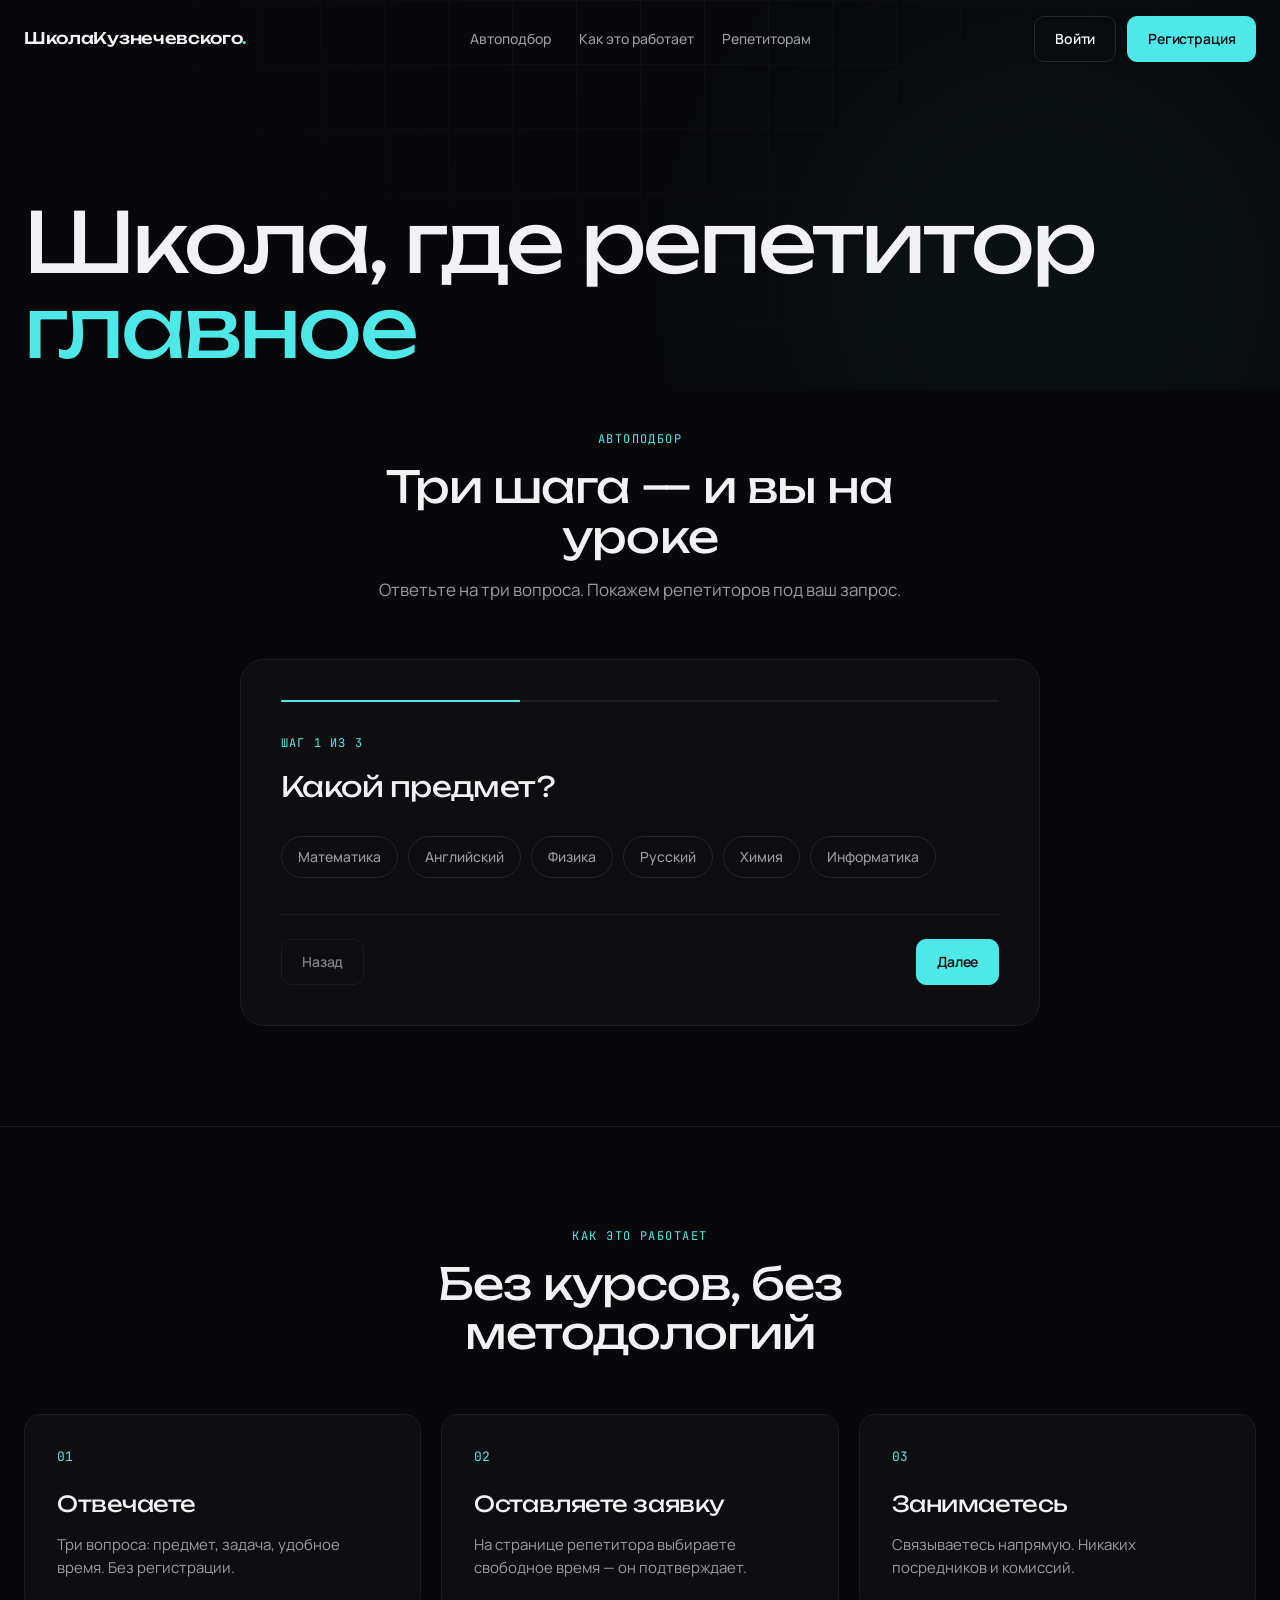
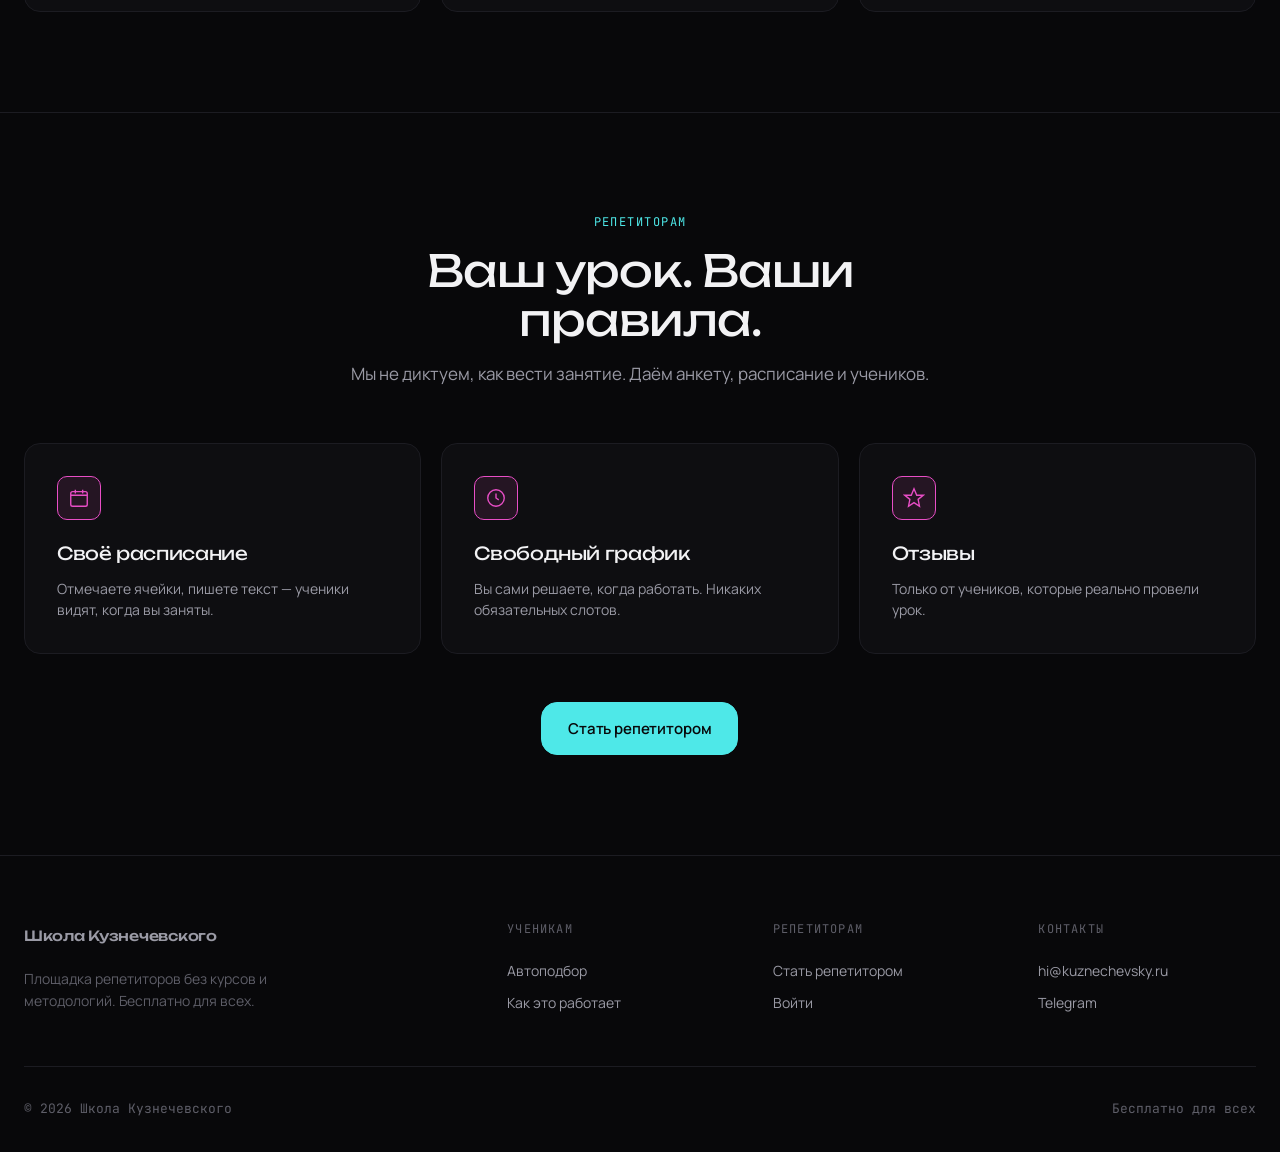
==== commit 175371c1: "Update index.html" ====
--- a/index.html
+++ b/index.html
@@ -34,20 +34,31 @@
         <a href="#how">Как это работает</a>
         <a href="#repetitoram">Репетиторам</a>
       </nav>
+
+      <!-- НЕ залогинен -->
       <div class="nav__actions" data-nav-actions>
         <a href="login.html" class="btn btn--ghost">Войти</a>
         <a href="register.html" class="btn btn--primary">Регистрация</a>
       </div>
+
+      <!-- Залогинен: имя + аватар + колокольчик -->
       <div class="nav__user-menu" data-user-menu hidden>
-        <button class="nav__user-trigger" data-user-trigger>
+        <a href="#" class="nav__user-trigger" data-user-link>
           <span class="nav__user-name" data-user-name>…</span>
           <span class="nav__user-avatar" data-user-avatar>?</span>
-        </button>
-        <div class="nav__user-dropdown" data-user-dropdown hidden>
-          <a href="#" data-user-cabinet>Кабинет</a>
-          <button data-user-logout>Выйти</button>
-        </div>
-      </div>
+        </a>
+        <div style="position:relative;">
+          <button class="notif-bell" data-notif-bell aria-label="Уведомления">
+            <svg viewBox="0 0 24 24" fill="none" stroke="currentColor" stroke-width="1.5" stroke-linecap="round" stroke-linejoin="round">
+              <path d="M18 8a6 6 0 00-12 0c0 7-3 9-3 9h18s-3-2-3-9"/>
+              <path d="M13.7 21a2 2 0 01-3.4 0"/>
+            </svg>
+            <span class="notif-bell__count" data-notif-count hidden>0</span>
+          </button>
+          <div class="notif-panel" data-notif-panel hidden></div>
+        </div>
+      </div>
+
       <button class="nav__burger" aria-label="Меню">
         <span></span><span></span>
       </button>
--- a/css/base.css
+++ b/css/base.css
@@ -18,6 +18,7 @@
   --busy: #5A3A3A;
   --busy-dim: rgba(90, 58, 58, 0.15);
   --red: #F87171;
+  --green: #4ADE80;
 
   --font-display: 'Unbounded', sans-serif;
   --font-body: 'Manrope', system-ui, sans-serif;
--- a/css/main.css
+++ b/css/main.css
@@ -97,11 +97,106 @@
   transition: all 0.3s var(--ease);
 }
 
+/* USER MENU (имя + аватар → дропдаун) */
+.nav__user-menu { position: relative; }
+.nav__user-menu[hidden] { display: none; }
+
+.nav__user-trigger {
+  display: flex;
+  align-items: center;
+  gap: 10px;
+  padding: 5px 5px 5px 14px;
+  border: 1px solid var(--border-strong);
+  border-radius: 999px;
+  background: var(--surface-1);
+  cursor: pointer;
+  transition: all 0.3s var(--ease);
+  font: inherit;
+  color: inherit;
+}
+.nav__user-trigger:hover { border-color: var(--accent); }
+
+.nav__user-trigger .nav__user-name {
+  font-size: 14px;
+  font-weight: 500;
+  color: var(--text);
+  max-width: 120px;
+  overflow: hidden;
+  text-overflow: ellipsis;
+  white-space: nowrap;
+}
+
+.nav__user-trigger .nav__user-avatar {
+  width: 32px;
+  height: 32px;
+  border-radius: 50%;
+  background: var(--accent-dim);
+  color: var(--accent);
+  display: flex;
+  align-items: center;
+  justify-content: center;
+  font-family: var(--font-display);
+  font-size: 13px;
+  overflow: hidden;
+  flex-shrink: 0;
+}
+
+.nav__user-trigger .nav__user-avatar img {
+  width: 100%;
+  height: 100%;
+  object-fit: cover;
+}
+
+.nav__user-dropdown {
+  position: absolute;
+  top: calc(100% + 8px);
+  right: 0;
+  min-width: 180px;
+  background: var(--surface-1);
+  border: 1px solid var(--border-strong);
+  border-radius: var(--radius-lg);
+  padding: 6px;
+  z-index: 150;
+  box-shadow: 0 16px 48px rgba(0, 0, 0, 0.6);
+  animation: userDropdownIn 0.3s var(--ease);
+}
+.nav__user-dropdown[hidden] { display: none; }
+
+@keyframes userDropdownIn {
+  from { opacity: 0; transform: translateY(-6px); }
+  to { opacity: 1; transform: translateY(0); }
+}
+
+.nav__user-dropdown a,
+.nav__user-dropdown button {
+  display: block;
+  width: 100%;
+  text-align: left;
+  padding: 10px 14px;
+  border-radius: var(--radius);
+  font-size: 14px;
+  color: var(--text-dim);
+  background: none;
+  border: none;
+  cursor: pointer;
+  font-family: var(--font-body);
+  transition: background 0.2s var(--ease), color 0.2s var(--ease);
+}
+.nav__user-dropdown a:hover,
+.nav__user-dropdown button:hover {
+  background: var(--surface-2);
+  color: var(--text);
+}
+
 /* HERO */
 .hero {
   position: relative;
-  padding: 180px 0 120px;
+  padding: 200px 0 60px;
   overflow: hidden;
+}
+
+.hero--compact {
+  padding: 200px 0 20px;
 }
 
 .hero__parallax {
@@ -123,8 +218,6 @@
   width: 720px; height: 720px;
   background: radial-gradient(circle, var(--accent-glow) 0%, transparent 65%);
 }
-
-.hero__orb--2 { display: none; }
 
 .hero__grid {
   position: absolute;
@@ -180,7 +273,7 @@
   line-height: 1.02;
   letter-spacing: -0.035em;
   max-width: 15ch;
-  margin-bottom: 28px;
+  margin-bottom: 0;
 }
 
 .hero__title em { font-style: normal; color: var(--accent); }
@@ -297,7 +390,7 @@
 .role-card--teacher:hover .role-card__arrow { color: var(--magenta); }
 
 /* PODBOR */
-.podbor { padding: 100px 0; position: relative; z-index: 2; }
+.podbor { padding: 40px 0 100px; position: relative; z-index: 2; }
 
 .podbor__card {
   max-width: 800px;
--- a/css/mobile.css
+++ b/css/mobile.css
@@ -8,11 +8,55 @@
 @media (max-width: 768px) {
   .nav__burger { display: flex; }
 
+  .nav__mobile {
+    position: absolute;
+    top: 100%;
+    left: 0;
+    right: 0;
+    background: rgba(8, 8, 10, 0.96);
+    backdrop-filter: blur(20px);
+    -webkit-backdrop-filter: blur(20px);
+    border-bottom: 1px solid var(--border);
+    padding: 20px;
+    display: flex;
+    flex-direction: column;
+    gap: 12px;
+    animation: navMobileIn 0.4s var(--ease);
+    z-index: 90;
+  }
+  .nav__mobile[hidden] { display: none; }
+  .nav__mobile a,
+  .nav__mobile button {
+    font-size: 15px;
+    color: var(--text-dim);
+    padding: 10px 0;
+    border-bottom: 1px solid var(--border);
+    text-align: left;
+    background: none;
+    border-left: none;
+    border-right: none;
+    border-top: none;
+    cursor: pointer;
+    font-family: var(--font-body);
+  }
+  .nav__mobile a:hover,
+  .nav__mobile button:hover { color: var(--text); }
+  .nav__mobile-auth { display: flex; flex-direction: column; gap: 8px; margin-top: 8px; }
+  .nav__mobile-auth .btn { width: 100%; }
+
+  @keyframes navMobileIn {
+    from { opacity: 0; transform: translateY(-8px); }
+    to { opacity: 1; transform: translateY(0); }
+  }
+
+  .nav__burger.is-active span:nth-child(1) { transform: translateY(3.25px) rotate(45deg); }
+  .nav__burger.is-active span:nth-child(2) { transform: translateY(-3.25px) rotate(-45deg); }
+
   .hero { padding: 140px 0 80px; }
-  .hero__roles { grid-template-columns: 1fr; margin-bottom: 48px; }
+  .hero--compact { padding: 140px 0 20px; }
   .hero__title { font-size: clamp(32px, 8vw, 48px); }
 
-  .podbor { padding: 64px 0; }
+  .podbor { padding: 40px 0 64px; }
   .podbor__card { padding: 24px; }
   .podbor__question { font-size: 22px; }
   .podbor__row { grid-template-columns: 1fr; gap: 20px; }
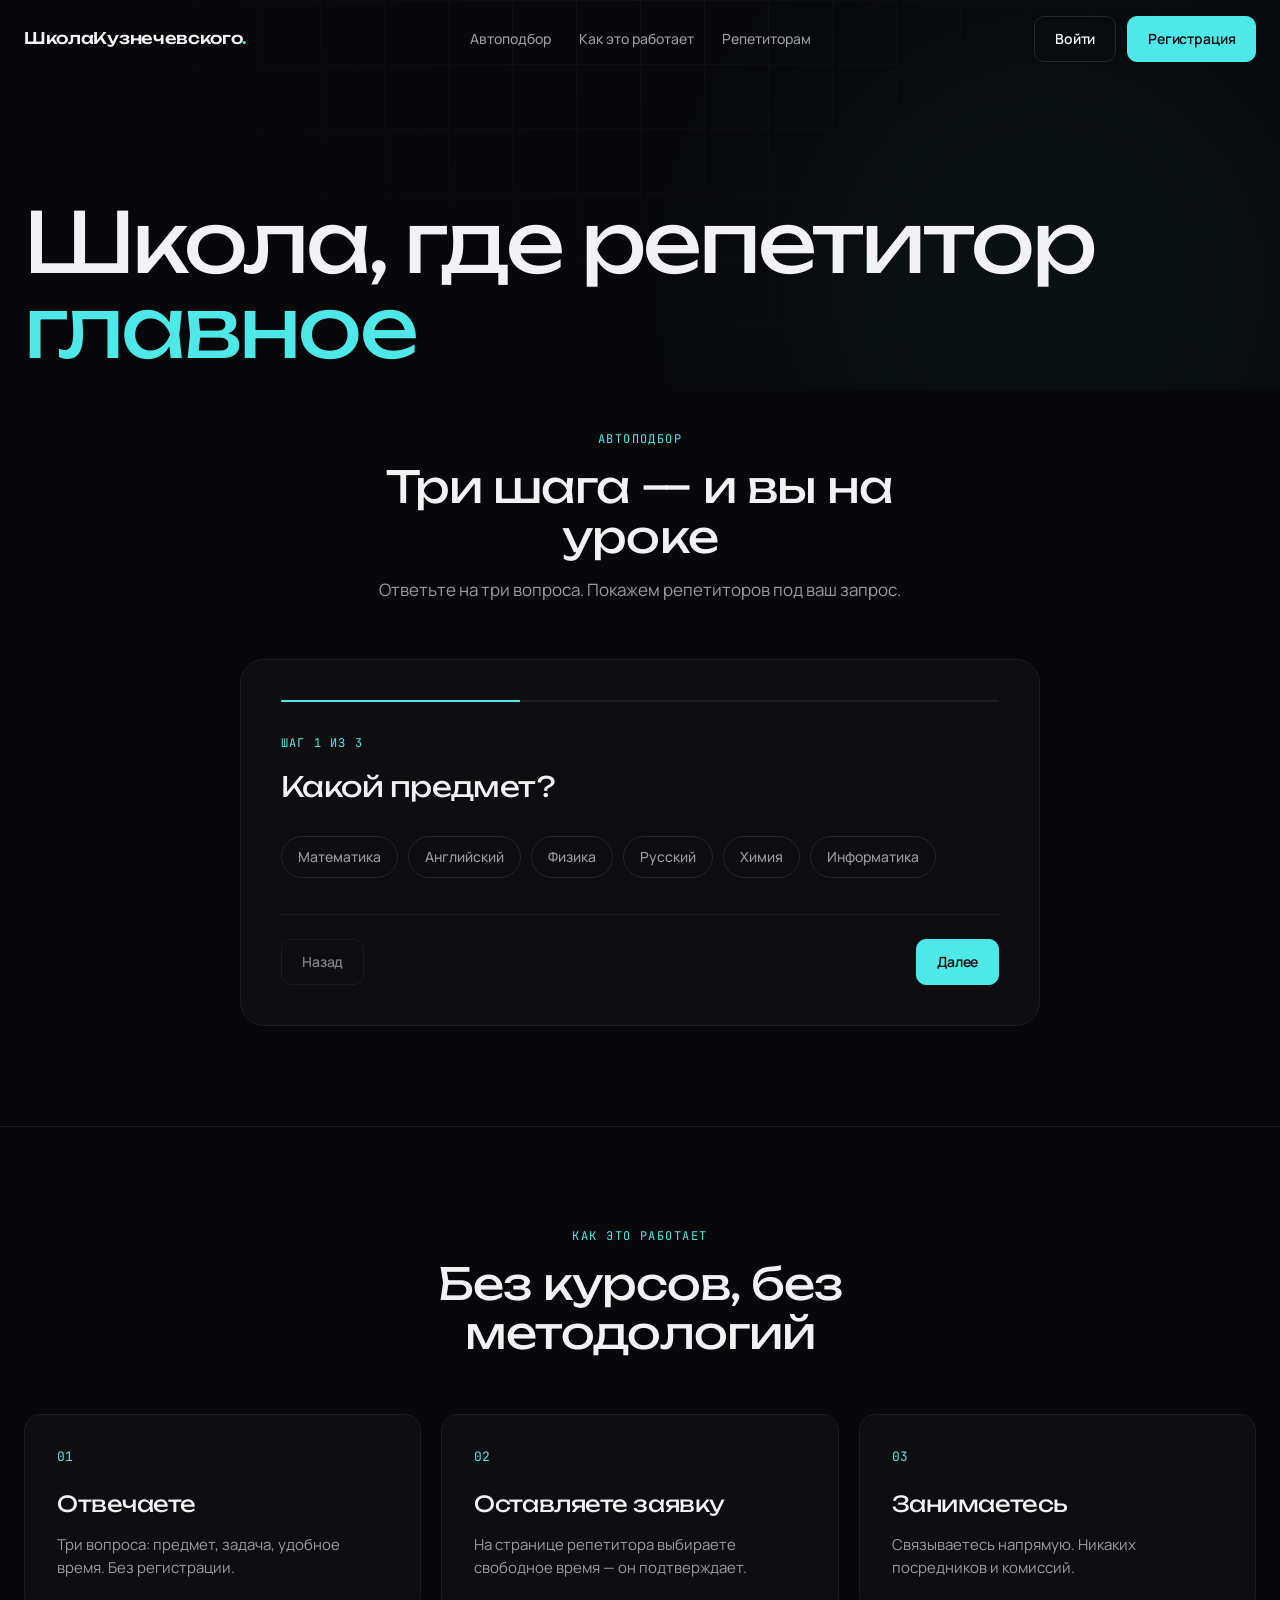
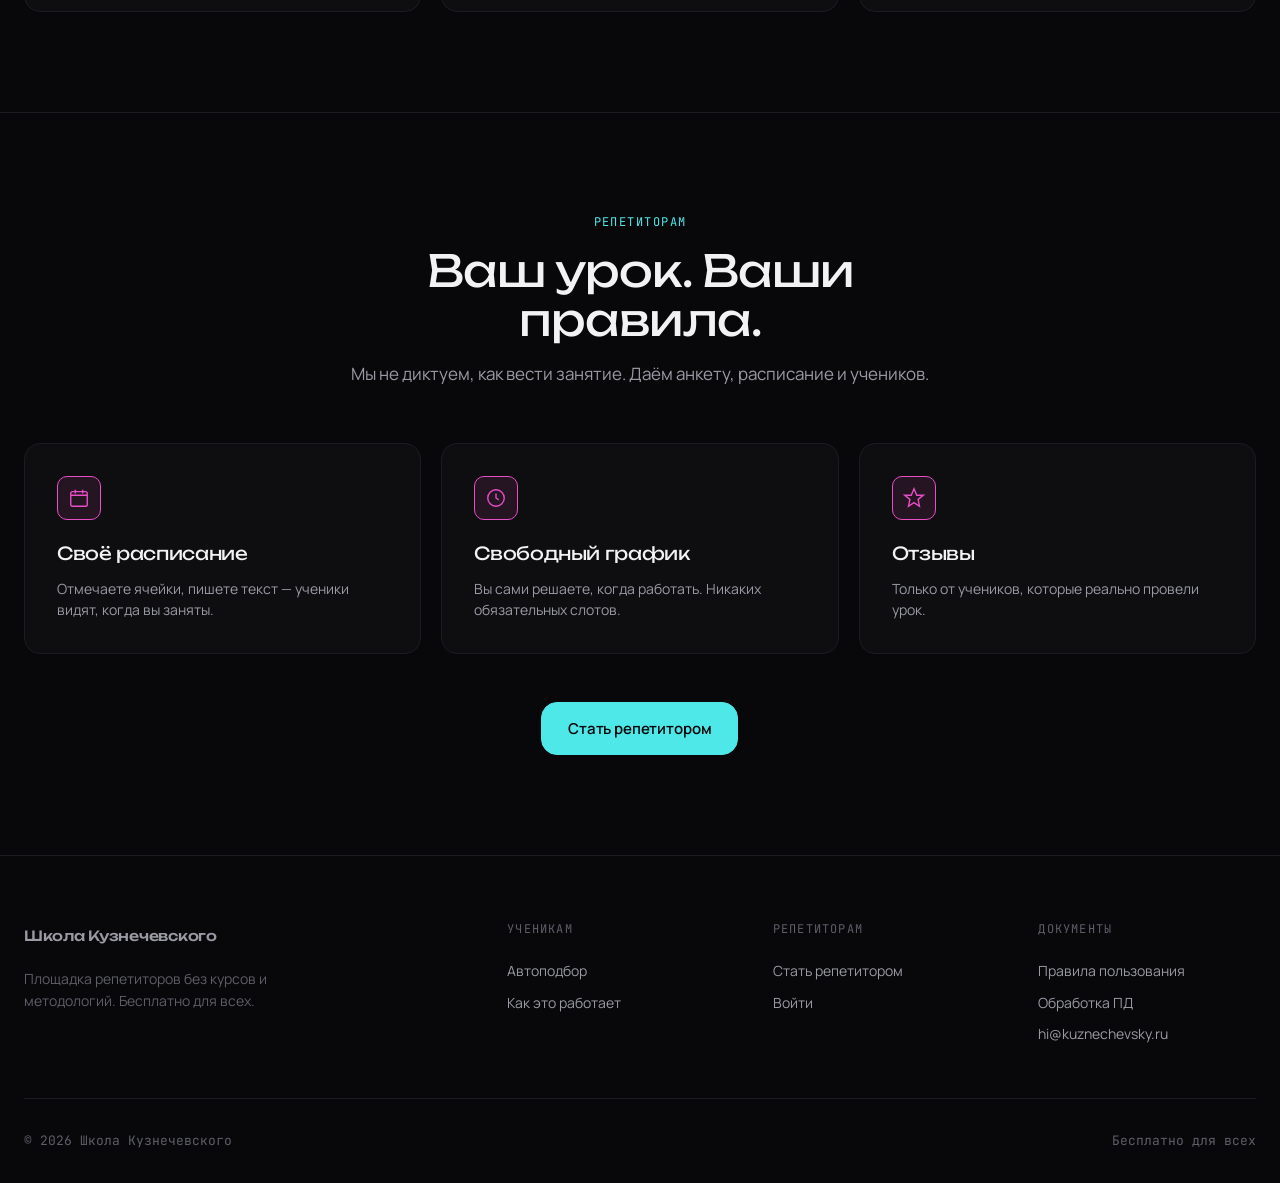
==== commit 36c0fb8a: "Update index.html" ====
--- a/index.html
+++ b/index.html
@@ -35,13 +35,11 @@
         <a href="#repetitoram">Репетиторам</a>
       </nav>
 
-      <!-- НЕ залогинен -->
       <div class="nav__actions" data-nav-actions>
         <a href="login.html" class="btn btn--ghost">Войти</a>
         <a href="register.html" class="btn btn--primary">Регистрация</a>
       </div>
 
-      <!-- Залогинен: имя + аватар + колокольчик -->
       <div class="nav__user-menu" data-user-menu hidden>
         <a href="#" class="nav__user-trigger" data-user-link>
           <span class="nav__user-name" data-user-name>…</span>
@@ -253,9 +251,10 @@
           <a href="login.html">Войти</a>
         </div>
         <div class="footer__col">
-          <div class="footer__title">Контакты</div>
+          <div class="footer__title">Документы</div>
+          <a href="terms.html">Правила пользования</a>
+          <a href="privacy.html">Обработка ПД</a>
           <a href="mailto:hi@kuznechevsky.ru">hi@kuznechevsky.ru</a>
-          <a href="#">Telegram</a>
         </div>
       </div>
       <div class="footer__bottom">
--- a/css/base.css
+++ b/css/base.css
@@ -19,6 +19,7 @@
   --busy-dim: rgba(90, 58, 58, 0.15);
   --red: #F87171;
   --green: #4ADE80;
+  --yellow: #FFD34E;
 
   --font-display: 'Unbounded', sans-serif;
   --font-body: 'Manrope', system-ui, sans-serif;
@@ -374,6 +375,19 @@
 .icon--lg { width: 32px; height: 32px; stroke-width: 1.2; }
 .icon--sm { width: 16px; height: 16px; }
 
+/* ЦВЕТА КАБИНЕТОВ */
+.page-student {
+  --cabinet-accent: #4EA8E8;
+  --cabinet-accent-dim: rgba(78, 168, 232, 0.12);
+  --cabinet-accent-glow: rgba(78, 168, 232, 0.3);
+}
+
+.page-teacher {
+  --cabinet-accent: #E84EC6;
+  --cabinet-accent-dim: rgba(232, 78, 198, 0.12);
+  --cabinet-accent-glow: rgba(232, 78, 198, 0.3);
+}
+
 @media (max-width: 1024px) { .grid--3 { grid-template-columns: repeat(2, 1fr); } }
 @media (max-width: 680px) {
   .grid--3, .grid--2 { grid-template-columns: 1fr; }
--- a/css/main.css
+++ b/css/main.css
@@ -81,6 +81,7 @@
 .nav__links a:hover, .nav__links a.is-current { color: var(--text); }
 
 .nav__actions { display: flex; gap: 10px; align-items: center; }
+.nav__actions[hidden] { display: none !important; }
 
 .nav__burger {
   display: none;
@@ -97,9 +98,13 @@
   transition: all 0.3s var(--ease);
 }
 
-/* USER MENU (имя + аватар → дропдаун) */
-.nav__user-menu { position: relative; }
-.nav__user-menu[hidden] { display: none; }
+/* USER MENU (имя + аватар + колокольчик) */
+.nav__user-menu {
+  display: flex;
+  align-items: center;
+  gap: 10px;
+}
+.nav__user-menu[hidden] { display: none !important; }
 
 .nav__user-trigger {
   display: flex;
@@ -109,14 +114,11 @@
   border: 1px solid var(--border-strong);
   border-radius: 999px;
   background: var(--surface-1);
-  cursor: pointer;
-  transition: all 0.3s var(--ease);
-  font: inherit;
-  color: inherit;
-}
-.nav__user-trigger:hover { border-color: var(--accent); }
-
-.nav__user-trigger .nav__user-name {
+  transition: border-color 0.3s var(--ease);
+}
+.nav__user-trigger:hover { border-color: var(--cabinet-accent, var(--accent)); }
+
+.nav__user-name {
   font-size: 14px;
   font-weight: 500;
   color: var(--text);
@@ -126,12 +128,12 @@
   white-space: nowrap;
 }
 
-.nav__user-trigger .nav__user-avatar {
+.nav__user-avatar {
   width: 32px;
   height: 32px;
   border-radius: 50%;
-  background: var(--accent-dim);
-  color: var(--accent);
+  background: var(--cabinet-accent-dim, var(--accent-dim));
+  color: var(--cabinet-accent, var(--accent));
   display: flex;
   align-items: center;
   justify-content: center;
@@ -140,52 +142,10 @@
   overflow: hidden;
   flex-shrink: 0;
 }
-
-.nav__user-trigger .nav__user-avatar img {
+.nav__user-avatar img {
   width: 100%;
   height: 100%;
   object-fit: cover;
-}
-
-.nav__user-dropdown {
-  position: absolute;
-  top: calc(100% + 8px);
-  right: 0;
-  min-width: 180px;
-  background: var(--surface-1);
-  border: 1px solid var(--border-strong);
-  border-radius: var(--radius-lg);
-  padding: 6px;
-  z-index: 150;
-  box-shadow: 0 16px 48px rgba(0, 0, 0, 0.6);
-  animation: userDropdownIn 0.3s var(--ease);
-}
-.nav__user-dropdown[hidden] { display: none; }
-
-@keyframes userDropdownIn {
-  from { opacity: 0; transform: translateY(-6px); }
-  to { opacity: 1; transform: translateY(0); }
-}
-
-.nav__user-dropdown a,
-.nav__user-dropdown button {
-  display: block;
-  width: 100%;
-  text-align: left;
-  padding: 10px 14px;
-  border-radius: var(--radius);
-  font-size: 14px;
-  color: var(--text-dim);
-  background: none;
-  border: none;
-  cursor: pointer;
-  font-family: var(--font-body);
-  transition: background 0.2s var(--ease), color 0.2s var(--ease);
-}
-.nav__user-dropdown a:hover,
-.nav__user-dropdown button:hover {
-  background: var(--surface-2);
-  color: var(--text);
 }
 
 /* HERO */
@@ -239,33 +199,6 @@
   z-index: 2;
 }
 
-.hero__eyebrow {
-  display: inline-flex;
-  align-items: center;
-  gap: 10px;
-  padding: 8px 16px;
-  border: 1px solid var(--border-strong);
-  border-radius: 999px;
-  font-family: var(--font-mono);
-  font-size: 12px;
-  color: var(--text-dim);
-  margin-bottom: 32px;
-  background: var(--surface-1);
-}
-
-.hero__eyebrow .dot {
-  width: 6px; height: 6px;
-  border-radius: 50%;
-  background: var(--accent);
-  box-shadow: 0 0 10px var(--accent);
-  animation: pulse 2s infinite;
-}
-
-@keyframes pulse {
-  0%, 100% { opacity: 1; transform: scale(1); }
-  50% { opacity: 0.5; transform: scale(0.8); }
-}
-
 .hero__title {
   font-family: var(--font-display);
   font-size: clamp(40px, 6.5vw, 88px);
@@ -278,14 +211,6 @@
 
 .hero__title em { font-style: normal; color: var(--accent); }
 
-.hero__lead {
-  font-size: 19px;
-  color: var(--text-dim);
-  max-width: 52ch;
-  margin-bottom: 44px;
-  line-height: 1.5;
-}
-
 [data-hero-el] {
   opacity: 0;
   transform: translateY(20px);
@@ -298,96 +223,6 @@
   filter: blur(0);
   transition: opacity 0.9s var(--ease), transform 0.9s var(--ease), filter 0.9s var(--ease);
 }
-
-[data-hero-el].is-visible:nth-child(1) { transition-delay: 0s; }
-[data-hero-el].is-visible:nth-child(2) { transition-delay: 0.12s; }
-[data-hero-el].is-visible:nth-child(3) { transition-delay: 0.24s; }
-[data-hero-el].is-visible:nth-child(4) { transition-delay: 0.36s; }
-[data-hero-el].is-visible:nth-child(5) { transition-delay: 0.48s; }
-
-.hero__roles {
-  display: grid;
-  grid-template-columns: 1fr 1fr;
-  gap: 16px;
-  max-width: 720px;
-  margin-bottom: 72px;
-}
-
-.role-card {
-  display: flex;
-  align-items: center;
-  gap: 16px;
-  padding: 22px 24px;
-  background: var(--surface-1);
-  border: 1px solid var(--border-strong);
-  border-radius: var(--radius-lg);
-  transition: all 0.35s var(--ease);
-  position: relative;
-  overflow: hidden;
-  will-change: transform;
-}
-
-.role-card::before {
-  content: '';
-  position: absolute;
-  inset: 0;
-  background: radial-gradient(300px circle at 0% 50%, var(--accent-dim), transparent 50%);
-  opacity: 0;
-  transition: opacity 0.35s var(--ease);
-  pointer-events: none;
-}
-
-.role-card:hover {
-  border-color: var(--accent);
-  transform: translateY(-2px);
-}
-
-.role-card:hover::before { opacity: 1; }
-
-.role-card--teacher::before {
-  background: radial-gradient(300px circle at 0% 50%, var(--magenta-dim), transparent 50%);
-}
-
-.role-card--teacher:hover { border-color: var(--magenta); }
-
-.role-card__icon {
-  width: 44px; height: 44px;
-  border-radius: var(--radius);
-  background: var(--surface-2);
-  border: 1px solid var(--border-strong);
-  display: flex;
-  align-items: center;
-  justify-content: center;
-  color: var(--accent);
-  flex-shrink: 0;
-  position: relative;
-  z-index: 1;
-}
-
-.role-card--teacher .role-card__icon { color: var(--magenta); }
-
-.role-card__body { flex: 1; position: relative; z-index: 1; }
-
-.role-card__title {
-  font-family: var(--font-display);
-  font-size: 17px;
-  font-weight: 500;
-  letter-spacing: -0.02em;
-  margin-bottom: 3px;
-}
-
-.role-card__desc { font-size: 13px; color: var(--text-dim); }
-
-.role-card__arrow {
-  font-size: 18px;
-  color: var(--text-dim);
-  transition: all 0.35s var(--ease);
-  position: relative;
-  z-index: 1;
-}
-
-.role-card:hover .role-card__arrow { color: var(--accent); transform: translateX(4px); }
-.role-card--teacher:hover .role-card__arrow { color: var(--magenta); }
 
 /* PODBOR */
 .podbor { padding: 40px 0 100px; position: relative; z-index: 2; }
@@ -514,7 +349,9 @@
   font-size: 16px;
   color: var(--accent);
   flex-shrink: 0;
-}
+  overflow: hidden;
+}
+.teacher-card__avatar img { width: 100%; height: 100%; object-fit: cover; }
 
 .teacher-card__name { font-size: 16px; font-weight: 600; margin-bottom: 3px; }
 .teacher-card__subject { font-size: 13px; color: var(--text-dim); }
@@ -578,12 +415,6 @@
   background: var(--accent-dim);
 }
 
-.slot--free:hover {
-  background: var(--accent);
-  border-color: var(--accent);
-  color: #08080A;
-}
-
 .slot--busy {
   opacity: 0.4;
   text-decoration: line-through;
@@ -717,29 +548,6 @@
 
 .for-teachers__cta { text-align: center; }
 
-/* CTA */
-.cta { padding: 100px 0; border-top: 1px solid var(--border); position: relative; z-index: 2; }
-
-.cta__inner {
-  text-align: center;
-  padding: 64px 32px;
-  background: var(--surface-1);
-  border: 1px solid var(--border);
-  border-radius: var(--radius-xl);
-  position: relative;
-  overflow: hidden;
-}
-
-.cta__inner h2 {
-  font-family: var(--font-display);
-  font-size: clamp(28px, 4vw, 44px);
-  font-weight: 400;
-  margin-bottom: 16px;
-  letter-spacing: -0.02em;
-}
-
-.cta__inner p { color: var(--text-dim); margin-bottom: 32px; }
-
 /* FOOTER */
 .footer { border-top: 1px solid var(--border); padding: 64px 0 32px; position: relative; z-index: 2; }
 
@@ -810,160 +618,67 @@
   background: var(--surface-1);
   border: 1px solid var(--border-strong);
   border-radius: var(--radius-xl);
-  max-width: 560px;
+  max-width: 520px;
   width: 100%;
   max-height: 90vh;
   overflow-y: auto;
   animation: modalIn 0.5s var(--ease-spring);
 }
 
-.modal__panel--wide { max-width: 880px; }
-
 @keyframes modalIn {
   from { opacity: 0; transform: translateY(24px) scale(0.96); filter: blur(6px); }
   to { opacity: 1; transform: translateY(0) scale(1); filter: blur(0); }
 }
 
-.tp { padding: 36px; }
-
-.tp__head {
-  display: flex;
-  gap: 20px;
-  align-items: center;
-  margin-bottom: 28px;
-  padding-bottom: 24px;
+.pay { padding: 32px; }
+
+.pay__title {
+  font-family: var(--font-display);
+  font-size: 20px;
+  font-weight: 400;
+  margin-bottom: 22px;
+  padding-bottom: 18px;
   border-bottom: 1px solid var(--border);
-}
-
-.tp__avatar {
-  width: 72px; height: 72px;
-  border-radius: 50%;
-  background: var(--surface-2);
-  border: 1px solid var(--border-strong);
-  display: flex;
-  align-items: center;
-  justify-content: center;
-  font-family: var(--font-display);
-  font-size: 20px;
-  color: var(--accent);
-  flex-shrink: 0;
-}
-
-.tp__name {
-  font-family: var(--font-display);
-  font-size: 24px;
-  font-weight: 400;
-  margin-bottom: 4px;
   letter-spacing: -0.02em;
 }
 
-.tp__subject { color: var(--text-dim); font-size: 14px; }
-.tp__rating { font-family: var(--font-mono); color: var(--accent); font-size: 14px; margin-left: auto; }
-
-.tp__grid {
-  display: grid;
-  grid-template-columns: 1fr 1fr;
-  gap: 32px;
-  margin-bottom: 28px;
-}
-
-.tp__section-title {
-  font-family: var(--font-mono);
-  font-size: 12px;
-  color: var(--text-mute);
-  text-transform: uppercase;
-  letter-spacing: 0.1em;
-  margin-bottom: 14px;
-}
-
-.tp__bio { color: var(--text-dim); font-size: 15px; line-height: 1.6; margin-bottom: 20px; }
-.tp__slots { display: flex; flex-wrap: wrap; gap: 8px; }
-.tp__reviews { display: flex; flex-direction: column; gap: 14px; }
-
-.review {
-  padding: 16px;
+.pay__lesson {
+  padding: 18px;
   background: var(--surface-2);
   border: 1px solid var(--border);
   border-radius: var(--radius);
-}
-
-.review__head { display: flex; justify-content: space-between; margin-bottom: 8px; font-size: 13px; }
-.review__name { font-weight: 600; }
-.review__rating { color: var(--accent); font-family: var(--font-mono); }
-.review__text { color: var(--text-dim); font-size: 14px; line-height: 1.5; }
-
-.tp__foot {
-  display: flex;
-  align-items: center;
-  justify-content: space-between;
-  padding-top: 24px;
-  border-top: 1px solid var(--border);
-}
-
-.tp__price { font-family: var(--font-mono); font-size: 26px; font-weight: 500; }
-.tp__price span { font-size: 14px; color: var(--text-mute); font-weight: 400; }
-
-/* PAY */
-.pay { padding: 36px; }
-
-.pay__title {
-  font-family: var(--font-display);
-  font-size: 22px;
-  font-weight: 400;
-  margin-bottom: 24px;
-  padding-bottom: 20px;
-  border-bottom: 1px solid var(--border);
-  letter-spacing: -0.02em;
-}
-
-.pay__lesson {
-  padding: 20px;
-  background: var(--surface-2);
-  border: 1px solid var(--border);
-  border-radius: var(--radius);
-  margin-bottom: 24px;
-}
-
-.pay__row { display: flex; justify-content: space-between; padding: 8px 0; font-size: 14px; }
+  margin-bottom: 22px;
+}
+
+.pay__row { display: flex; justify-content: space-between; padding: 7px 0; font-size: 14px; }
 .pay__row-label { color: var(--text-dim); }
 .pay__row-value { font-family: var(--font-mono); }
-.pay__divider { height: 1px; background: var(--border); margin: 8px 0; }
-.pay__row--total { padding-top: 12px; font-size: 16px; }
-.pay__row--total .pay__row-value { color: var(--accent); font-weight: 500; font-size: 20px; }
 
 .pay__free-note {
-  padding: 14px 16px;
+  padding: 12px 14px;
   background: var(--accent-dim);
   border: 1px solid rgba(78, 232, 232, 0.4);
   border-radius: var(--radius);
   color: var(--accent);
   font-size: 13px;
   font-weight: 500;
-  margin-bottom: 20px;
+  margin-bottom: 18px;
   text-align: center;
 }
 
-.pay__demo {
-  text-align: center;
-  font-size: 12px;
-  color: var(--text-mute);
-  font-family: var(--font-mono);
-  margin-top: 16px;
-}
-
-.pay__success { text-align: center; padding: 40px 20px; }
+.pay__success { text-align: center; padding: 36px 20px; }
 
 .pay__success-icon {
-  width: 72px; height: 72px;
+  width: 64px; height: 64px;
   border-radius: 50%;
   background: var(--accent-dim);
   border: 1px solid var(--accent);
   display: flex;
   align-items: center;
   justify-content: center;
-  font-size: 32px;
+  font-size: 28px;
   color: var(--accent);
-  margin: 0 auto 24px;
+  margin: 0 auto 22px;
   animation: successPop 0.5s var(--ease-spring);
 }
 
@@ -975,19 +690,19 @@
 
 .pay__success h3 {
   font-family: var(--font-display);
-  font-size: 24px;
+  font-size: 22px;
   font-weight: 400;
-  margin-bottom: 12px;
+  margin-bottom: 10px;
   letter-spacing: -0.02em;
 }
 
-.pay__success p { color: var(--text-dim); margin-bottom: 24px; }
+.pay__success p { color: var(--text-dim); margin-bottom: 22px; }
 
 /* EMPTY STATE (global) */
 .empty-state {
   grid-column: 1/-1;
   text-align: center;
-  padding: 56px 24px;
+  padding: 48px 24px;
   background: var(--surface-1);
   border: 1px dashed var(--border-strong);
   border-radius: var(--radius-lg);
@@ -1002,7 +717,7 @@
   background: var(--surface-2);
   border: 1px solid var(--border-strong);
   color: var(--text-mute);
-  margin-bottom: 20px;
+  margin-bottom: 18px;
 }
 
 .empty-state__title {
@@ -1034,9 +749,159 @@
   transition: opacity 0.9s var(--ease), transform 0.9s var(--ease), filter 0.9s var(--ease);
 }
 
-.grid--3 .reveal:nth-child(1) { transition-delay: 0s; }
-.grid--3 .reveal:nth-child(2) { transition-delay: 0.08s; }
-.grid--3 .reveal:nth-child(3) { transition-delay: 0.16s; }
-.grid--3 .reveal:nth-child(4) { transition-delay: 0.24s; }
-.grid--3 .reveal:nth-child(5) { transition-delay: 0.32s; }
-.grid--3 .reveal:nth-child(6) { transition-delay: 0.40s; }
+/* ═══════════ LEGAL PAGES (terms.html, privacy.html) ═══════════ */
+
+.legal {
+  position: relative;
+  padding: 160px 0 80px;
+  overflow: hidden;
+}
+
+.legal__grid {
+  position: absolute;
+  inset: 0;
+  background-image:
+    linear-gradient(var(--border) 1px, transparent 1px),
+    linear-gradient(90deg, var(--border) 1px, transparent 1px);
+  background-size: 64px 64px;
+  mask-image: radial-gradient(ellipse at 50% 0%, #000 0%, transparent 70%);
+  -webkit-mask-image: radial-gradient(ellipse at 50% 0%, #000 0%, transparent 70%);
+  opacity: 0.25;
+  pointer-events: none;
+}
+
+.legal__inner {
+  position: relative;
+  z-index: 2;
+  max-width: 820px;
+}
+
+.legal__head {
+  margin-bottom: 48px;
+  padding-bottom: 32px;
+  border-bottom: 1px solid var(--border);
+}
+
+.legal__eyebrow {
+  font-family: var(--font-mono);
+  font-size: 12px;
+  text-transform: uppercase;
+  letter-spacing: 0.12em;
+  color: var(--accent);
+  margin-bottom: 14px;
+}
+
+.legal__title {
+  font-family: var(--font-display);
+  font-size: clamp(28px, 4.2vw, 48px);
+  font-weight: 400;
+  line-height: 1.1;
+  letter-spacing: -0.02em;
+  margin-bottom: 14px;
+}
+
+.legal__lead {
+  color: var(--text-dim);
+  font-size: 15px;
+  font-family: var(--font-mono);
+}
+
+.legal__content {
+  color: var(--text-dim);
+  font-size: 15.5px;
+  line-height: 1.7;
+}
+
+.legal__content h2 {
+  font-family: var(--font-display);
+  font-size: 20px;
+  font-weight: 500;
+  letter-spacing: -0.01em;
+  color: var(--text);
+  margin: 40px 0 14px;
+  padding-top: 8px;
+}
+
+.legal__content h2:first-child { margin-top: 0; }
+
+.legal__content h3 {
+  font-family: var(--font-body);
+  font-size: 16px;
+  font-weight: 600;
+  color: var(--text);
+  margin: 24px 0 10px;
+}
+
+.legal__content p { margin-bottom: 14px; }
+
+.legal__content ul,
+.legal__content ol {
+  margin: 0 0 16px 0;
+  padding-left: 22px;
+  display: flex;
+  flex-direction: column;
+  gap: 8px;
+}
+
+.legal__content li {
+  position: relative;
+  padding-left: 4px;
+}
+
+.legal__content li::marker { color: var(--accent); }
+
+.legal__content a {
+  color: var(--accent);
+  text-decoration: underline;
+  text-decoration-color: rgba(78, 232, 232, 0.35);
+  text-underline-offset: 3px;
+  transition: text-decoration-color 0.25s var(--ease);
+}
+
+.legal__content a:hover { text-decoration-color: var(--accent); }
+
+.legal__content strong { color: var(--text); font-weight: 600; }
+
+.legal__content code {
+  font-family: var(--font-mono);
+  font-size: 13px;
+  padding: 2px 6px;
+  border-radius: 4px;
+  background: var(--surface-2);
+  border: 1px solid var(--border);
+  color: var(--accent);
+}
+
+.legal__footer-note {
+  margin-top: 48px;
+  padding: 20px 24px;
+  background: var(--surface-1);
+  border: 1px solid var(--border);
+  border-left: 3px solid var(--accent);
+  border-radius: var(--radius);
+  color: var(--text);
+  font-size: 14.5px;
+  line-height: 1.6;
+}
+
+.legal__footer-note p { margin: 0; }
+
+.legal__back {
+  margin-top: 48px;
+  padding-top: 32px;
+  border-top: 1px solid var(--border);
+  display: flex;
+  gap: 10px;
+  flex-wrap: wrap;
+  justify-content: space-between;
+}
+
+@media (max-width: 768px) {
+  .legal { padding: 130px 0 60px; }
+  .legal__head { margin-bottom: 32px; padding-bottom: 24px; }
+  .legal__content { font-size: 15px; }
+  .legal__content h2 { font-size: 18px; margin-top: 32px; }
+  .legal__footer-note { padding: 16px 18px; font-size: 14px; }
+  .legal__back { flex-direction: column; }
+  .legal__back .btn { width: 100%; }
+}
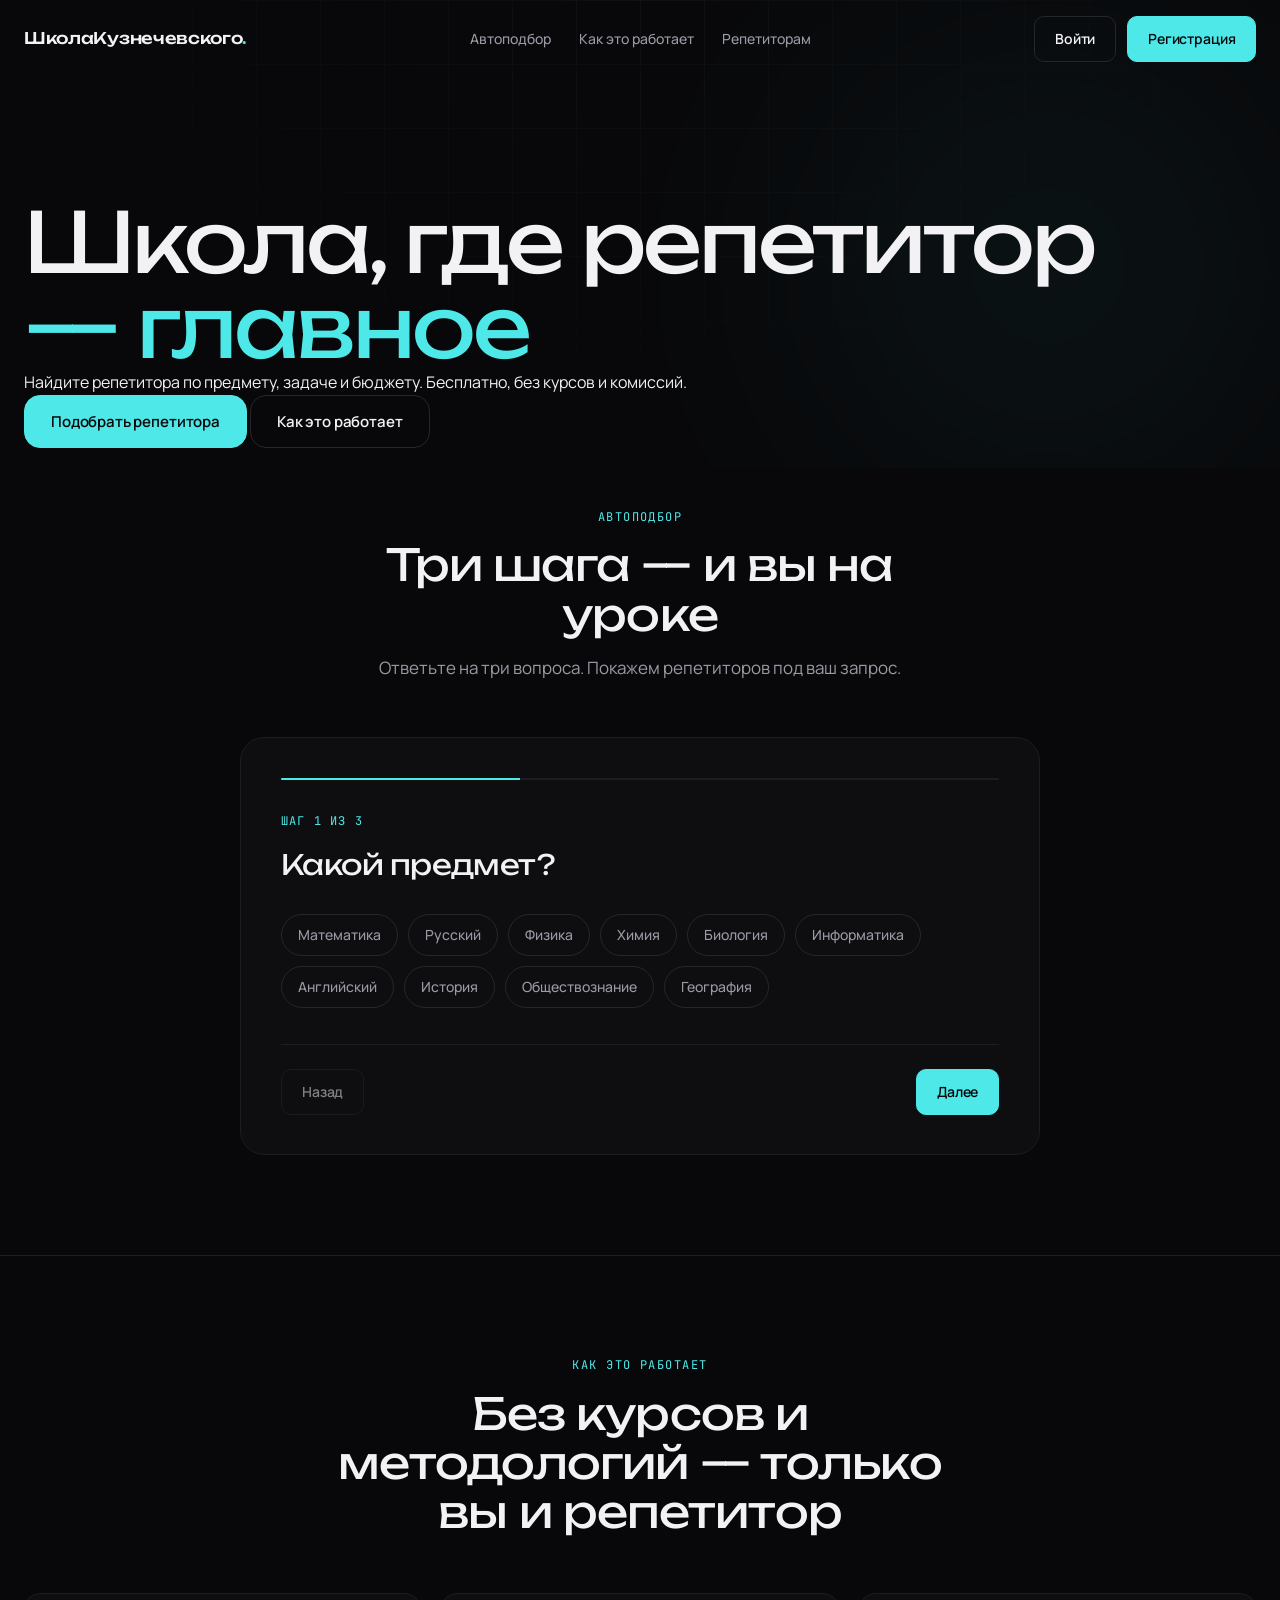
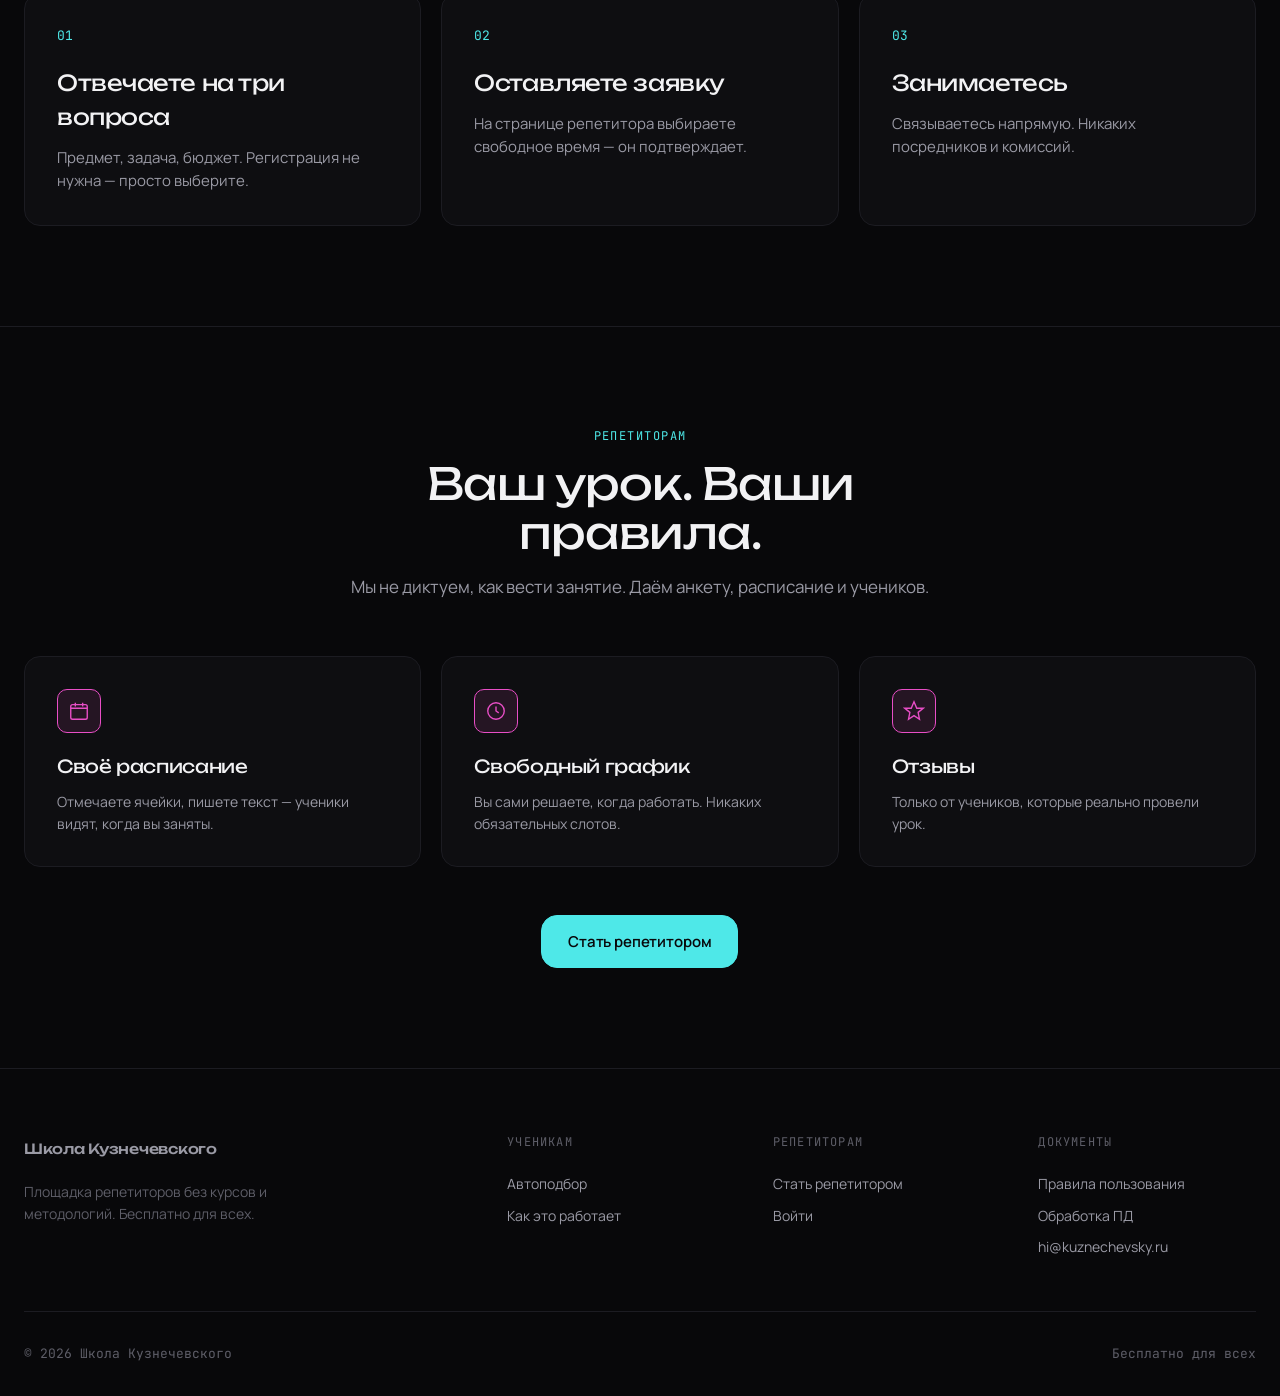
==== commit 787286f3: "Update index.html" ====
--- a/index.html
+++ b/index.html
@@ -3,8 +3,8 @@
 <head>
   <meta charset="UTF-8">
   <meta name="viewport" content="width=device-width, initial-scale=1.0">
-  <title>Школа Кузнечевского — репетиторы без курсов</title>
-  <meta name="description" content="Онлайн-школа репетиторов. Живое расписание, реальные анкеты, бесплатно для всех.">
+  <title>Школа Кузнечевского — площадка репетиторов</title>
+  <meta name="description" content="Площадка репетиторов без курсов и методологий. Живое расписание, реальные анкеты, бесплатно для всех.">
   <link rel="preconnect" href="https://fonts.googleapis.com">
   <link rel="preconnect" href="https://fonts.gstatic.com" crossorigin>
   <link href="https://fonts.googleapis.com/css2?family=Unbounded:wght@300;400;500;600&family=Manrope:wght@400;500;600;700&family=JetBrains+Mono:wght@400;500&display=swap" rel="stylesheet">
@@ -23,7 +23,7 @@
 
   <header class="nav">
     <div class="nav__inner">
-      <a href="index.html" class="nav__logo" data-logo>
+      <a href="index.html" class="nav__logo" data-logo aria-label="Школа Кузнечевского — на главную">
         <span>Ш</span><span>к</span><span>о</span><span>л</span><span>а</span>
         <span class="nav__logo-space"> </span>
         <span>К</span><span>у</span><span>з</span><span>н</span><span>е</span><span>ч</span><span>е</span><span>в</span><span>с</span><span>к</span><span>о</span><span>г</span><span>о</span>
@@ -61,6 +61,16 @@
         <span></span><span></span>
       </button>
     </div>
+
+    <nav class="nav__mobile" data-nav-mobile hidden>
+      <a href="#podbor">Автоподбор</a>
+      <a href="#how">Как это работает</a>
+      <a href="#repetitoram">Репетиторам</a>
+      <div class="nav__mobile-auth" data-nav-mobile-auth>
+        <a href="login.html" class="btn btn--ghost">Войти</a>
+        <a href="register.html" class="btn btn--primary">Регистрация</a>
+      </div>
+    </nav>
   </header>
 
   <main>
@@ -72,8 +82,15 @@
       </div>
       <div class="hero__inner">
         <h1 class="hero__title" data-hero-el>
-          Школа, где репетитор <em>главное</em>
+          Школа, где репетитор <em>— главное</em>
         </h1>
+        <p class="hero__sub" data-hero-el>
+          Найдите репетитора по предмету, задаче и бюджету. Бесплатно, без курсов и комиссий.
+        </p>
+        <div class="hero__cta" data-hero-el>
+          <a href="#podbor" class="btn btn--primary btn--lg">Подобрать репетитора</a>
+          <a href="#how" class="btn btn--ghost btn--lg">Как это работает</a>
+        </div>
       </div>
     </section>
 
@@ -96,11 +113,15 @@
               <h3 class="podbor__question">Какой предмет?</h3>
               <div class="chips" data-field="subject" data-chips>
                 <button class="chip" data-value="math">Математика</button>
+                <button class="chip" data-value="russian">Русский</button>
+                <button class="chip" data-value="physics">Физика</button>
+                <button class="chip" data-value="chemistry">Химия</button>
+                <button class="chip" data-value="biology">Биология</button>
+                <button class="chip" data-value="it">Информатика</button>
                 <button class="chip" data-value="english">Английский</button>
-                <button class="chip" data-value="physics">Физика</button>
-                <button class="chip" data-value="russian">Русский</button>
-                <button class="chip" data-value="chemistry">Химия</button>
-                <button class="chip" data-value="it">Информатика</button>
+                <button class="chip" data-value="history">История</button>
+                <button class="chip" data-value="social">Обществознание</button>
+                <button class="chip" data-value="geography">География</button>
               </div>
               <div class="podbor__hint" data-hint="subject" hidden>Выберите предмет</div>
             </div>
@@ -114,26 +135,12 @@
 
             <div class="podbor__step" data-step="3">
               <div class="podbor__step-label">Шаг 3 из 3</div>
-              <h3 class="podbor__question">Когда удобно и какой бюджет?</h3>
-              <div class="podbor__row">
-                <div class="field">
-                  <label>Время</label>
-                  <div class="chips" data-field="time" data-chips>
-                    <button class="chip" data-value="morning">Утро</button>
-                    <button class="chip" data-value="day">День</button>
-                    <button class="chip" data-value="evening">Вечер</button>
-                    <button class="chip" data-value="weekend">Выходные</button>
-                  </div>
-                </div>
-                <div class="field">
-                  <label>Бюджет за урок</label>
-                  <div class="chips" data-field="budget" data-chips>
-                    <button class="chip" data-value="1000">до 1000 ₽</button>
-                    <button class="chip" data-value="1500">до 1500 ₽</button>
-                    <button class="chip" data-value="2500">до 2500 ₽</button>
-                    <button class="chip" data-value="any">Не важно</button>
-                  </div>
-                </div>
+              <h3 class="podbor__question">Какой бюджет за урок?</h3>
+              <div class="chips" data-field="budget" data-chips>
+                <button class="chip" data-value="1000">до 1000 ₽</button>
+                <button class="chip" data-value="1500">до 1500 ₽</button>
+                <button class="chip" data-value="2500">до 2500 ₽</button>
+                <button class="chip" data-value="any">Не важно</button>
               </div>
             </div>
           </div>
@@ -161,13 +168,13 @@
       <div class="container">
         <div class="section-head reveal">
           <div class="section-head__eyebrow">Как это работает</div>
-          <h2 class="section-head__title">Без курсов, без методологий</h2>
+          <h2 class="section-head__title">Без курсов и методологий — только вы и репетитор</h2>
         </div>
         <div class="grid grid--3">
           <div class="how__card reveal">
             <div class="how__num">01</div>
-            <h3>Отвечаете</h3>
-            <p>Три вопроса: предмет, задача, удобное время. Без регистрации.</p>
+            <h3>Отвечаете на три вопроса</h3>
+            <p>Предмет, задача, бюджет. Регистрация не нужна — просто выберите.</p>
           </div>
           <div class="how__card reveal">
             <div class="how__num">02</div>
@@ -237,7 +244,7 @@
     <div class="container">
       <div class="footer__inner">
         <div class="footer__col">
-          <a href="index.html" class="nav__logo">Школа Кузнечевского<span>.</span></a>
+          <a href="index.html" class="nav__logo" aria-label="Школа Кузнечевского — на главную">Школа Кузнечевского<span>.</span></a>
           <p class="footer__desc">Площадка репетиторов без курсов и методологий. Бесплатно для всех.</p>
         </div>
         <div class="footer__col">
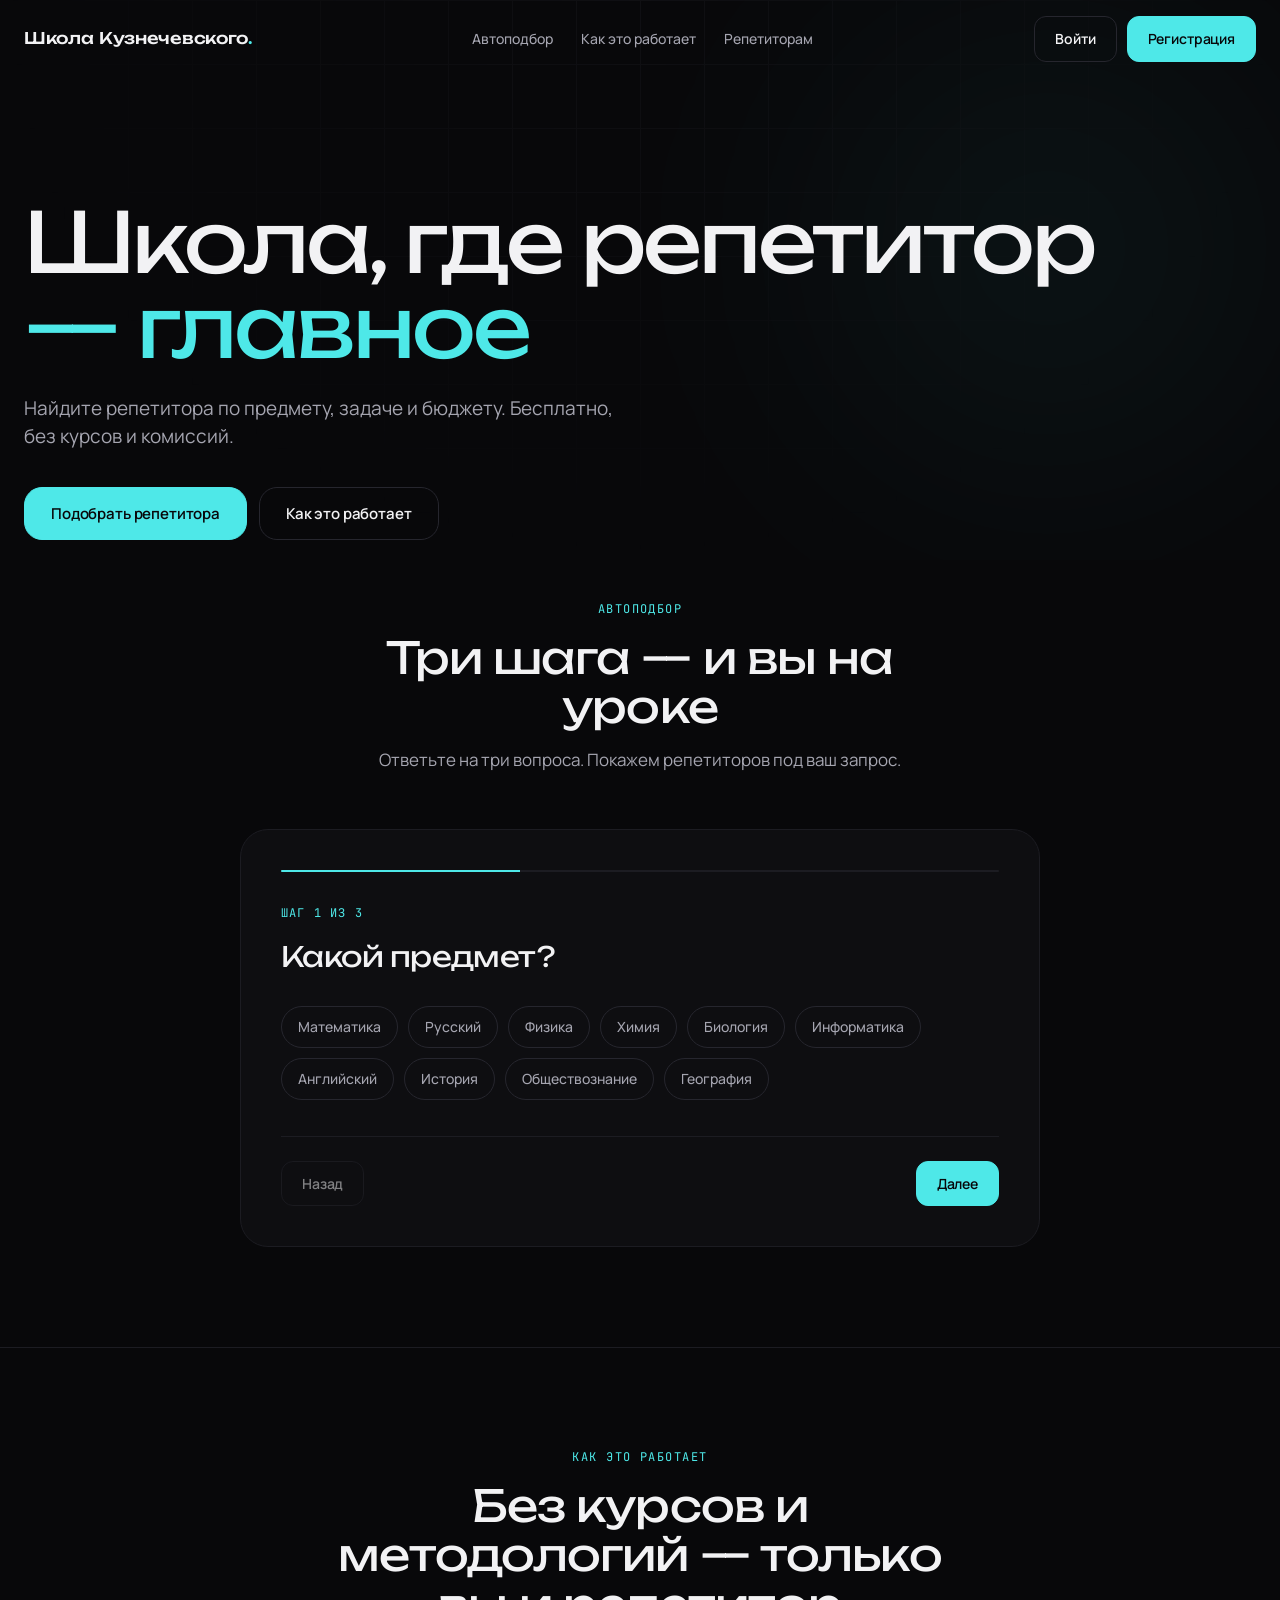
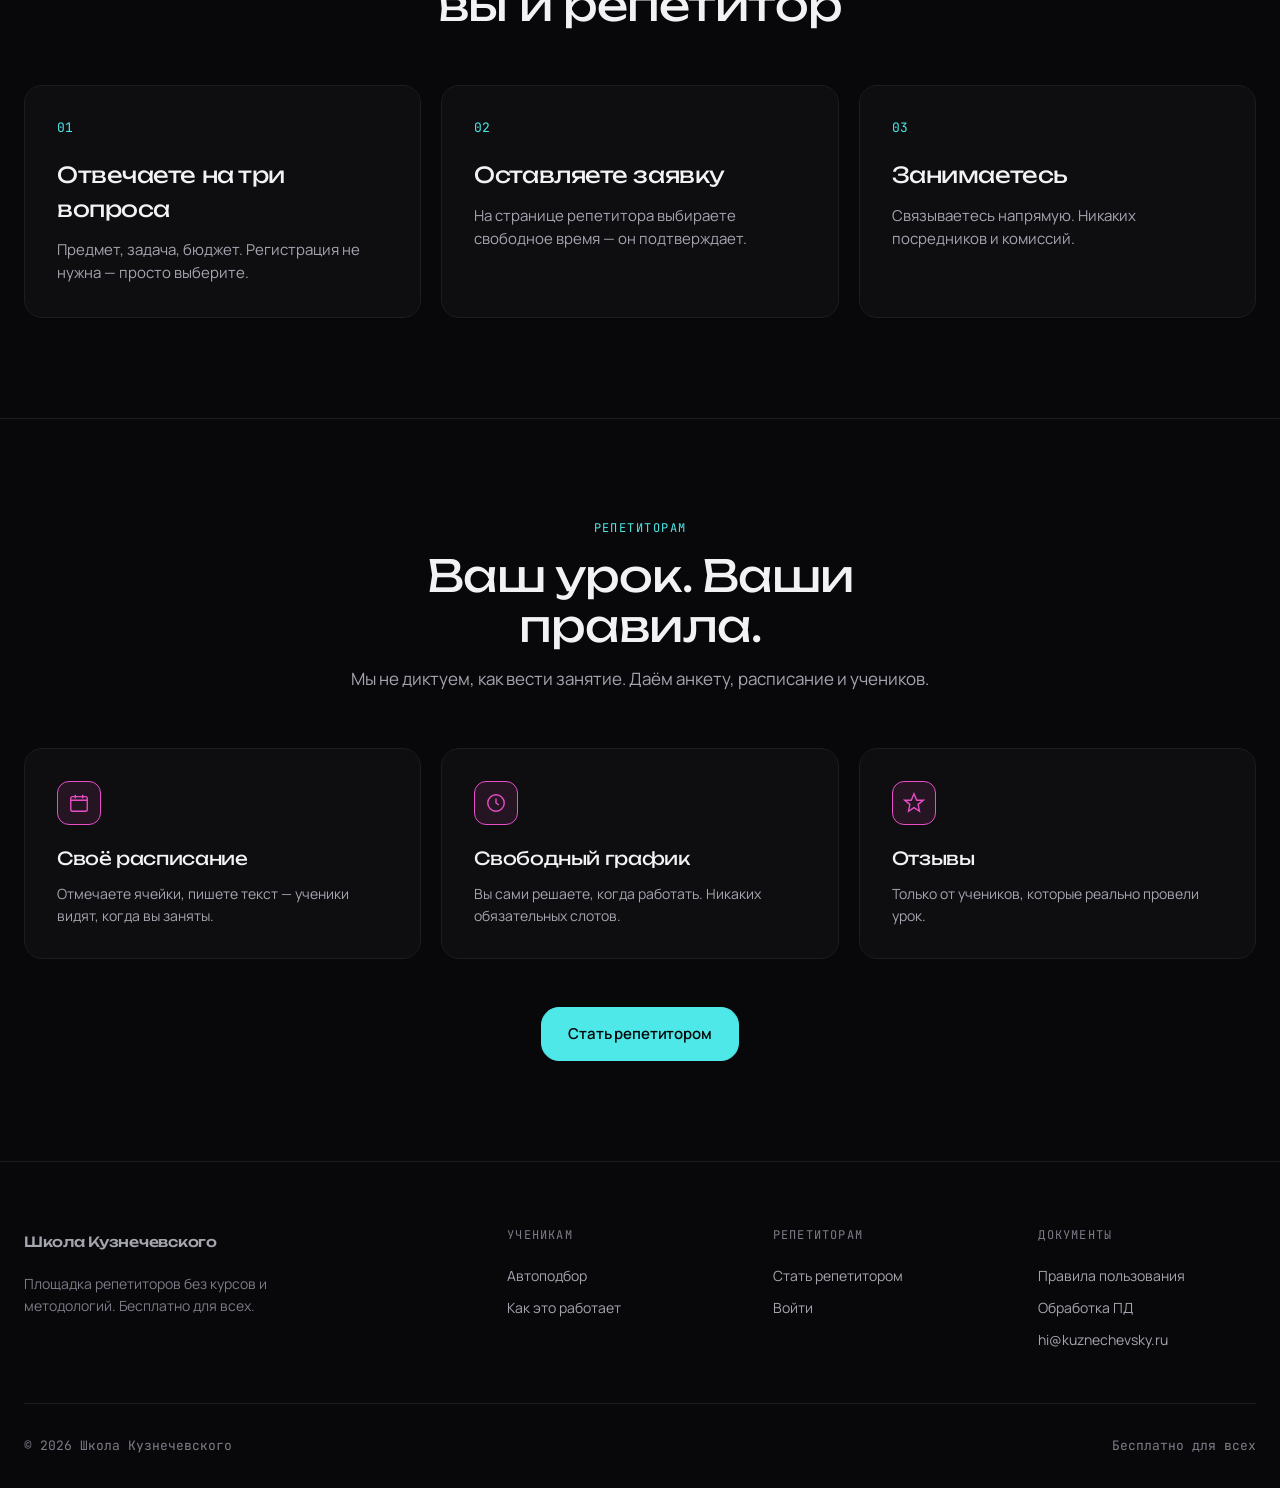
==== commit 96ced8c4: "Update index.html" ====
--- a/index.html
+++ b/index.html
@@ -40,21 +40,12 @@
         <a href="register.html" class="btn btn--primary">Регистрация</a>
       </div>
 
+      <!-- Уведомления убраны, только имя и аватар -->
       <div class="nav__user-menu" data-user-menu hidden>
         <a href="#" class="nav__user-trigger" data-user-link>
           <span class="nav__user-name" data-user-name>…</span>
           <span class="nav__user-avatar" data-user-avatar>?</span>
         </a>
-        <div style="position:relative;">
-          <button class="notif-bell" data-notif-bell aria-label="Уведомления">
-            <svg viewBox="0 0 24 24" fill="none" stroke="currentColor" stroke-width="1.5" stroke-linecap="round" stroke-linejoin="round">
-              <path d="M18 8a6 6 0 00-12 0c0 7-3 9-3 9h18s-3-2-3-9"/>
-              <path d="M13.7 21a2 2 0 01-3.4 0"/>
-            </svg>
-            <span class="notif-bell__count" data-notif-count hidden>0</span>
-          </button>
-          <div class="notif-panel" data-notif-panel hidden></div>
-        </div>
       </div>
 
       <button class="nav__burger" aria-label="Меню">
--- a/css/base.css
+++ b/css/base.css
@@ -5,15 +5,14 @@
   --border: #1C1C22;
   --border-strong: #26262E;
   --text: #F2F2F4;
-  --text-dim: #9A9AA5;
-  --text-mute: #5E5E68;
+  --text-dim: #A5A5B0;
+  --text-mute: #7C7C88;
 
   --accent: #4EE8E8;
   --accent-dim: rgba(78, 232, 232, 0.08);
   --accent-glow: rgba(78, 232, 232, 0.22);
   --magenta: #E84EC6;
   --magenta-dim: rgba(232, 78, 198, 0.10);
-  --magenta-glow: rgba(232, 78, 198, 0.22);
 
   --busy: #5A3A3A;
   --busy-dim: rgba(90, 58, 58, 0.15);
@@ -25,10 +24,10 @@
   --font-body: 'Manrope', system-ui, sans-serif;
   --font-mono: 'JetBrains Mono', monospace;
 
-  --radius-sm: 6px;
-  --radius: 10px;
-  --radius-lg: 16px;
-  --radius-xl: 24px;
+  --radius-sm: 8px;
+  --radius: 12px;
+  --radius-lg: 18px;
+  --radius-xl: 28px;
 
   --container: 1280px;
   --gutter: 24px;
@@ -58,206 +57,87 @@
 
 ::selection { background: var(--accent); color: #08080A; }
 
-.container {
-  max-width: var(--container);
-  margin: 0 auto;
-  padding: 0 var(--gutter);
-}
+.container { max-width: var(--container); margin: 0 auto; padding: 0 var(--gutter); }
 
 /* PAGE LOADER */
 .page-loader {
-  position: fixed;
-  inset: 0;
-  z-index: 500;
+  position: fixed; inset: 0; z-index: 500;
   background: var(--bg);
-  display: flex;
-  flex-direction: column;
-  align-items: center;
-  justify-content: center;
+  display: flex; flex-direction: column; align-items: center; justify-content: center;
   gap: 32px;
-  transition: opacity 0.8s var(--ease), visibility 0.8s var(--ease);
-}
-
-.page-loader.is-done {
-  opacity: 0;
-  visibility: hidden;
-  pointer-events: none;
-}
-
+  transition: opacity 0.6s var(--ease), visibility 0.6s var(--ease);
+}
+.page-loader.is-done { opacity: 0; visibility: hidden; pointer-events: none; }
 .page-loader__logo {
   font-family: var(--font-display);
   font-size: clamp(20px, 3vw, 32px);
-  font-weight: 400;
-  letter-spacing: -0.03em;
-  color: var(--text);
-  animation: loaderLogo 1.4s var(--ease) both;
-}
-
+  font-weight: 400; letter-spacing: -0.03em; color: var(--text);
+}
 .page-loader__logo span { color: var(--accent); }
-
-@keyframes loaderLogo {
-  0% { opacity: 0; filter: blur(20px); transform: translateY(10px); }
-  100% { opacity: 1; filter: blur(0); transform: translateY(0); }
-}
-
-.page-loader__bar {
-  width: 200px;
-  height: 2px;
-  background: var(--border);
-  border-radius: 2px;
-  overflow: hidden;
-}
-
+.page-loader__bar { width: 200px; height: 2px; background: var(--border); border-radius: 2px; overflow: hidden; }
 .page-loader__fill {
-  height: 100%;
-  width: 0;
-  background: var(--accent);
+  height: 100%; width: 0; background: var(--accent);
   box-shadow: 0 0 12px var(--accent-glow);
   animation: loaderFill 1.2s var(--ease) forwards;
 }
-
-@keyframes loaderFill {
-  0% { width: 0; }
-  100% { width: 100%; }
-}
+@keyframes loaderFill { 0% { width: 0; } 100% { width: 100%; } }
 
 /* CURSOR GLOW */
 .cursor-glow {
-  position: fixed;
-  top: 0; left: 0;
+  position: fixed; top: 0; left: 0;
   width: 460px; height: 460px;
   border-radius: 50%;
   background: radial-gradient(circle, var(--accent-glow) 0%, transparent 65%);
   filter: blur(80px);
-  opacity: 0;
-  pointer-events: none;
-  z-index: 1;
+  opacity: 0; pointer-events: none; z-index: 1;
   transition: opacity 0.5s var(--ease);
   transform: translate(-50%, -50%);
   mix-blend-mode: screen;
 }
-
 .cursor-glow.is-active { opacity: 0.22; }
+@media (max-width: 1024px), (prefers-reduced-motion: reduce) {
+  .cursor-glow { display: none !important; }
+}
 
 /* BUTTONS */
 .btn {
-  display: inline-flex;
-  align-items: center;
-  justify-content: center;
-  gap: 8px;
-  padding: 11px 20px;
+  display: inline-flex; align-items: center; justify-content: center;
+  gap: 8px; padding: 11px 20px;
   border-radius: var(--radius);
-  font-size: 14px;
-  font-weight: 600;
-  letter-spacing: -0.01em;
-  transition: all 0.3s var(--ease);
-  white-space: nowrap;
-  cursor: pointer;
+  font-size: 14px; font-weight: 600; letter-spacing: -0.01em;
+  transition: background 0.25s var(--ease), border-color 0.25s var(--ease), color 0.25s var(--ease), transform 0.25s var(--ease), box-shadow 0.25s var(--ease);
+  white-space: nowrap; cursor: pointer;
   border: 1px solid transparent;
   font-family: var(--font-body);
-  will-change: transform;
-  position: relative;
-}
-
-.btn--primary {
-  background: var(--accent);
-  color: #08080A;
-  border-color: var(--accent);
-}
-
-.btn--primary:hover {
-  background: #66F0F0;
-  box-shadow: 0 8px 24px var(--accent-glow);
-  transform: translateY(-1px);
-}
-
-.btn--ghost {
-  background: transparent;
-  color: var(--text);
-  border-color: var(--border-strong);
-}
-
-.btn--ghost:hover {
-  border-color: var(--text-dim);
-  background: var(--surface-1);
-  transform: translateY(-1px);
-}
-
-.btn--outline {
-  background: transparent;
-  color: var(--accent);
-  border-color: var(--accent);
-}
-
-.btn--outline:hover {
-  background: var(--accent-dim);
-  transform: translateY(-1px);
-}
-
-.btn--danger {
-  background: transparent;
-  color: var(--red);
-  border-color: rgba(248, 113, 113, 0.4);
-}
-
-.btn--danger:hover {
-  background: rgba(248, 113, 113, 0.08);
-  border-color: var(--red);
-}
-
-.btn--icon {
-  width: 40px;
-  height: 40px;
-  padding: 0;
-  border-radius: var(--radius);
-  background: var(--surface-1);
-  border: 1px solid var(--border-strong);
-  color: var(--text-dim);
-}
-
-.btn--icon:hover {
-  border-color: var(--accent);
-  color: var(--accent);
-}
-
+  text-decoration: none;
+}
+.btn--primary { background: var(--accent); color: #08080A; border-color: var(--accent); }
+.btn--primary:hover { background: #66F0F0; box-shadow: 0 8px 24px var(--accent-glow); transform: translateY(-1px); }
+.btn--ghost { background: transparent; color: var(--text); border-color: var(--border-strong); }
+.btn--ghost:hover { border-color: var(--text-dim); background: var(--surface-1); transform: translateY(-1px); }
+.btn--outline { background: transparent; color: var(--accent); border-color: var(--accent); }
+.btn--outline:hover { background: var(--accent-dim); transform: translateY(-1px); }
+.btn--danger { background: transparent; color: var(--red); border-color: rgba(248, 113, 113, 0.4); }
+.btn--danger:hover { background: rgba(248, 113, 113, 0.08); border-color: var(--red); }
+.btn--icon { width: 40px; height: 40px; padding: 0; border-radius: var(--radius); background: var(--surface-1); border: 1px solid var(--border-strong); color: var(--text-dim); }
+.btn--icon:hover { border-color: var(--accent); color: var(--accent); }
 .btn--lg { padding: 14px 26px; font-size: 15px; border-radius: var(--radius-lg); }
 .btn--sm { padding: 7px 14px; font-size: 12px; border-radius: var(--radius-sm); }
-
-.btn:disabled {
-  opacity: 0.5;
-  cursor: not-allowed;
-  transform: none !important;
-}
+.btn:disabled { opacity: 0.5; cursor: not-allowed; transform: none !important; }
 
 /* CHIPS */
 .chip {
-  display: inline-flex;
-  align-items: center;
+  display: inline-flex; align-items: center;
   padding: 9px 16px;
   border: 1px solid var(--border-strong);
   border-radius: 999px;
-  font-size: 14px;
-  font-weight: 500;
-  color: var(--text-dim);
+  font-size: 14px; font-weight: 500; color: var(--text-dim);
   transition: all 0.25s var(--ease);
   background: var(--surface-1);
-  will-change: transform;
-}
-
-.chip:hover {
-  border-color: var(--text-dim);
-  color: var(--text);
-}
-
-.chip.is-active {
-  background: var(--accent);
-  border-color: var(--accent);
-  color: #08080A;
-  font-weight: 600;
-}
-
+}
+.chip:hover { border-color: var(--text-dim); color: var(--text); }
+.chip.is-active { background: var(--accent); border-color: var(--accent); color: #08080A; font-weight: 600; }
 .chip.is-shake { animation: chipShake 0.4s var(--ease); }
-
 @keyframes chipShake {
   0%, 100% { transform: translateX(0); }
   25% { transform: translateX(-4px); }
@@ -268,47 +148,26 @@
 .filter {
   padding: 8px 14px;
   border-radius: var(--radius-sm);
-  font-size: 13px;
-  font-weight: 500;
-  color: var(--text-dim);
+  font-size: 13px; font-weight: 500; color: var(--text-dim);
   border: 1px solid transparent;
   transition: all 0.25s var(--ease);
 }
-
 .filter:hover { color: var(--text); background: var(--surface-1); }
-.filter.is-active {
-  background: var(--surface-2);
-  color: var(--text);
-  border-color: var(--border-strong);
-}
+.filter.is-active { background: var(--surface-2); color: var(--text); border-color: var(--border-strong); }
 
 /* SECTION HEAD */
-.section-head {
-  text-align: center;
-  max-width: 640px;
-  margin: 0 auto 56px;
-}
-
+.section-head { text-align: center; max-width: 640px; margin: 0 auto 56px; }
 .section-head--left { text-align: left; margin-left: 0; }
-
 .section-head__eyebrow {
-  font-family: var(--font-mono);
-  font-size: 12px;
-  text-transform: uppercase;
-  letter-spacing: 0.12em;
-  color: var(--accent);
+  font-family: var(--font-mono); font-size: 12px;
+  text-transform: uppercase; letter-spacing: 0.12em; color: var(--accent);
   margin-bottom: 14px;
 }
-
 .section-head__title {
   font-family: var(--font-display);
   font-size: clamp(28px, 4vw, 44px);
-  font-weight: 400;
-  line-height: 1.12;
-  letter-spacing: -0.02em;
-  margin-bottom: 16px;
-}
-
+  font-weight: 400; line-height: 1.12; letter-spacing: -0.02em; margin-bottom: 16px;
+}
 .section-head__lead { color: var(--text-dim); font-size: 17px; }
 
 /* GRID */
@@ -317,76 +176,37 @@
 .grid--2 { grid-template-columns: repeat(2, 1fr); }
 
 /* FIELDS */
-.field label {
-  display: block;
-  font-size: 13px;
-  color: var(--text-dim);
-  margin-bottom: 10px;
-  font-weight: 500;
-}
-
-.field input,
-.field select,
-.field textarea {
-  width: 100%;
-  padding: 13px 16px;
+.field label { display: block; font-size: 13px; color: var(--text-dim); margin-bottom: 10px; font-weight: 500; }
+.field input, .field select, .field textarea {
+  width: 100%; padding: 13px 16px;
   background: var(--surface-2);
   border: 1px solid var(--border-strong);
   border-radius: var(--radius);
   color: var(--text);
-  font-family: var(--font-body);
-  font-size: 15px;
+  font-family: var(--font-body); font-size: 15px;
   outline: none;
-  transition: all 0.25s var(--ease);
-}
-
-.field input::placeholder,
-.field textarea::placeholder { color: var(--text-mute); }
-
-.field input:focus,
-.field select:focus,
-.field textarea:focus {
-  border-color: var(--accent);
-  box-shadow: 0 0 0 3px var(--accent-dim);
-}
-
+  transition: border-color 0.25s var(--ease), box-shadow 0.25s var(--ease);
+}
+.field input::placeholder, .field textarea::placeholder { color: var(--text-mute); }
+.field input:focus, .field select:focus, .field textarea:focus {
+  border-color: var(--accent); box-shadow: 0 0 0 3px var(--accent-dim);
+}
 .field select {
   appearance: none;
-  background-image: url("data:image/svg+xml;utf8,<svg xmlns='http://www.w3.org/2000/svg' width='12' height='8' viewBox='0 0 12 8' fill='none'><path d='M1 1l5 5 5-5' stroke='%239A9AA5' stroke-width='1.5' stroke-linecap='round'/></svg>");
-  background-repeat: no-repeat;
-  background-position: right 16px center;
+  background-image: url("data:image/svg+xml;utf8,<svg xmlns='http://www.w3.org/2000/svg' width='12' height='8' viewBox='0 0 12 8' fill='none'><path d='M1 1l5 5 5-5' stroke='%23A5A5B0' stroke-width='1.5' stroke-linecap='round'/></svg>");
+  background-repeat: no-repeat; background-position: right 16px center;
   padding-right: 40px;
 }
-
 .field textarea { resize: vertical; min-height: 100px; }
 
-/* SVG ICON UTILITY */
-.icon {
-  width: 20px;
-  height: 20px;
-  stroke: currentColor;
-  stroke-width: 1.5;
-  fill: none;
-  stroke-linecap: round;
-  stroke-linejoin: round;
-  flex-shrink: 0;
-}
-
+/* SVG ICON */
+.icon { width: 20px; height: 20px; stroke: currentColor; stroke-width: 1.5; fill: none; stroke-linecap: round; stroke-linejoin: round; flex-shrink: 0; }
 .icon--lg { width: 32px; height: 32px; stroke-width: 1.2; }
 .icon--sm { width: 16px; height: 16px; }
 
 /* ЦВЕТА КАБИНЕТОВ */
-.page-student {
-  --cabinet-accent: #4EA8E8;
-  --cabinet-accent-dim: rgba(78, 168, 232, 0.12);
-  --cabinet-accent-glow: rgba(78, 168, 232, 0.3);
-}
-
-.page-teacher {
-  --cabinet-accent: #E84EC6;
-  --cabinet-accent-dim: rgba(232, 78, 198, 0.12);
-  --cabinet-accent-glow: rgba(232, 78, 198, 0.3);
-}
+.page-student { --cabinet-accent: #4EA8E8; --cabinet-accent-dim: rgba(78, 168, 232, 0.12); }
+.page-teacher { --cabinet-accent: #E84EC6; --cabinet-accent-dim: rgba(232, 78, 198, 0.12); }
 
 @media (max-width: 1024px) { .grid--3 { grid-template-columns: repeat(2, 1fr); } }
 @media (max-width: 680px) {
--- a/css/main.css
+++ b/css/main.css
@@ -4,7 +4,7 @@
   top: 0; left: 0; right: 0;
   z-index: 100;
   padding: 16px 0;
-  transition: all 0.4s var(--ease);
+  transition: background 0.3s var(--ease), border-color 0.3s var(--ease), padding 0.3s var(--ease), backdrop-filter 0.3s var(--ease);
 }
 
 .nav.is-scrolled {
@@ -32,20 +32,25 @@
   letter-spacing: -0.02em;
   white-space: nowrap;
   display: inline-flex;
+  align-items: center;
 }
 
 .nav__logo span {
   display: inline-block;
   opacity: 0;
   transform: translateY(8px);
-  filter: blur(6px);
-  transition: opacity 0.6s var(--ease), transform 0.6s var(--ease), filter 0.6s var(--ease);
+  transition: opacity 0.5s var(--ease), transform 0.5s var(--ease);
 }
 
 .nav__logo.is-ready span {
   opacity: 1;
   transform: translateY(0);
-  filter: blur(0);
+}
+
+.nav__logo-space {
+  width: 0.35em;
+  height: 1px;
+  display: inline-block;
 }
 
 .nav__logo span:nth-child(1) { transition-delay: 0.02s; }
@@ -95,10 +100,10 @@
 .nav__burger span {
   width: 20px; height: 1.5px;
   background: var(--text);
-  transition: all 0.3s var(--ease);
-}
-
-/* USER MENU (имя + аватар + колокольчик) */
+  transition: transform 0.25s var(--ease);
+}
+
+/* USER MENU */
 .nav__user-menu {
   display: flex;
   align-items: center;
@@ -211,17 +216,30 @@
 
 .hero__title em { font-style: normal; color: var(--accent); }
 
+.hero__sub {
+  color: var(--text-dim);
+  font-size: clamp(16px, 1.6vw, 19px);
+  line-height: 1.5;
+  max-width: 52ch;
+  margin-top: 24px;
+}
+
+.hero__cta {
+  display: flex;
+  gap: 12px;
+  flex-wrap: wrap;
+  margin-top: 36px;
+}
+
 [data-hero-el] {
   opacity: 0;
   transform: translateY(20px);
-  filter: blur(8px);
 }
 
 [data-hero-el].is-visible {
   opacity: 1;
   transform: translateY(0);
-  filter: blur(0);
-  transition: opacity 0.9s var(--ease), transform 0.9s var(--ease), filter 0.9s var(--ease);
+  transition: opacity 0.7s var(--ease), transform 0.7s var(--ease);
 }
 
 /* PODBOR */
@@ -250,7 +268,7 @@
   height: 100%;
   background: var(--accent);
   width: 33.33%;
-  transition: width 0.6s var(--ease);
+  transition: width 0.5s var(--ease);
 }
 
 .podbor__viewport { position: relative; overflow: hidden; }
@@ -258,12 +276,6 @@
 
 .podbor__step.is-active {
   display: block;
-  animation: slideIn 0.6s var(--ease);
-}
-
-@keyframes slideIn {
-  from { opacity: 0; transform: translateX(30px); filter: blur(4px); }
-  to { opacity: 1; transform: translateX(0); filter: blur(0); }
 }
 
 .podbor__step-label {
@@ -288,12 +300,6 @@
   font-size: 13px;
   color: var(--red);
   font-weight: 500;
-  animation: hintIn 0.4s var(--ease);
-}
-
-@keyframes hintIn {
-  from { opacity: 0; transform: translateY(-4px); }
-  to { opacity: 1; transform: translateY(0); }
 }
 
 .chips { display: flex; flex-wrap: wrap; gap: 10px; }
@@ -314,6 +320,12 @@
 
 .podbor__results { margin-top: 64px; }
 .podbor__reset { text-align: center; margin-top: 40px; }
+
+.podbor__more {
+  grid-column: 1 / -1;
+  text-align: center;
+  margin-top: 8px;
+}
 
 /* TEACHER CARD */
 .teacher-card {
@@ -321,7 +333,7 @@
   border: 1px solid var(--border);
   border-radius: var(--radius-lg);
   padding: 24px;
-  transition: transform 0.35s var(--ease), border-color 0.35s var(--ease);
+  transition: transform 0.3s var(--ease), border-color 0.3s var(--ease);
   cursor: pointer;
   display: flex;
   flex-direction: column;
@@ -405,7 +417,7 @@
   border-radius: var(--radius-sm);
   border: 1px solid var(--border-strong);
   color: var(--text-dim);
-  transition: all 0.25s var(--ease);
+  transition: border-color 0.25s var(--ease), color 0.25s var(--ease), background 0.25s var(--ease);
   background: var(--surface-2);
 }
 
@@ -467,21 +479,11 @@
   border: 1px solid var(--border);
   border-radius: var(--radius-lg);
   padding: 32px;
-  transition: all 0.4s var(--ease);
+  transition: border-color 0.3s var(--ease), transform 0.3s var(--ease);
   position: relative;
   overflow: hidden;
 }
 
-.how__card::before {
-  content: '';
-  position: absolute;
-  top: 0; left: -100%;
-  width: 100%; height: 1px;
-  background: linear-gradient(90deg, transparent, var(--accent), transparent);
-  transition: left 0.8s var(--ease);
-}
-
-.how__card:hover::before { left: 100%; }
 .how__card:hover { border-color: var(--border-strong); transform: translateY(-2px); }
 
 .how__num { font-family: var(--font-mono); font-size: 13px; color: var(--accent); margin-bottom: 20px; }
@@ -516,7 +518,7 @@
   background: var(--surface-1);
   border: 1px solid var(--border);
   border-radius: var(--radius-lg);
-  transition: all 0.35s var(--ease);
+  transition: border-color 0.3s var(--ease), transform 0.3s var(--ease);
 }
 
 .for-teachers__feature:hover {
@@ -608,10 +610,7 @@
   background: rgba(0, 0, 0, 0.75);
   backdrop-filter: blur(8px);
   -webkit-backdrop-filter: blur(8px);
-  animation: fadeIn 0.4s var(--ease);
-}
-
-@keyframes fadeIn { from { opacity: 0; } to { opacity: 1; } }
+}
 
 .modal__panel {
   position: relative;
@@ -622,12 +621,6 @@
   width: 100%;
   max-height: 90vh;
   overflow-y: auto;
-  animation: modalIn 0.5s var(--ease-spring);
-}
-
-@keyframes modalIn {
-  from { opacity: 0; transform: translateY(24px) scale(0.96); filter: blur(6px); }
-  to { opacity: 1; transform: translateY(0) scale(1); filter: blur(0); }
 }
 
 .pay { padding: 32px; }
@@ -679,13 +672,6 @@
   font-size: 28px;
   color: var(--accent);
   margin: 0 auto 22px;
-  animation: successPop 0.5s var(--ease-spring);
-}
-
-@keyframes successPop {
-  0% { transform: scale(0.5); opacity: 0; }
-  60% { transform: scale(1.1); }
-  100% { transform: scale(1); opacity: 1; }
 }
 
 .pay__success h3 {
@@ -698,7 +684,7 @@
 
 .pay__success p { color: var(--text-dim); margin-bottom: 22px; }
 
-/* EMPTY STATE (global) */
+/* EMPTY STATE */
 .empty-state {
   grid-column: 1/-1;
   text-align: center;
@@ -738,19 +724,16 @@
 /* REVEAL */
 .reveal {
   opacity: 0;
-  transform: translateY(28px);
-  filter: blur(6px);
+  transform: translateY(24px);
 }
 
 .reveal.is-visible {
   opacity: 1;
   transform: translateY(0);
-  filter: blur(0);
-  transition: opacity 0.9s var(--ease), transform 0.9s var(--ease), filter 0.9s var(--ease);
-}
-
-/* ═══════════ LEGAL PAGES (terms.html, privacy.html) ═══════════ */
-
+  transition: opacity 0.7s var(--ease), transform 0.7s var(--ease);
+}
+
+/* LEGAL PAGES */
 .legal {
   position: relative;
   padding: 160px 0 80px;
@@ -770,11 +753,7 @@
   pointer-events: none;
 }
 
-.legal__inner {
-  position: relative;
-  z-index: 2;
-  max-width: 820px;
-}
+.legal__inner { position: relative; z-index: 2; max-width: 820px; }
 
 .legal__head {
   margin-bottom: 48px;
@@ -843,11 +822,7 @@
   gap: 8px;
 }
 
-.legal__content li {
-  position: relative;
-  padding-left: 4px;
-}
-
+.legal__content li { position: relative; padding-left: 4px; }
 .legal__content li::marker { color: var(--accent); }
 
 .legal__content a {
@@ -896,7 +871,38 @@
   justify-content: space-between;
 }
 
+@media (max-width: 1024px) {
+  .nav__links { display: none; }
+  .nav__actions .btn--ghost { display: none; }
+  .nav__burger { display: flex; }
+  .for-teachers__grid { grid-template-columns: repeat(2, 1fr); }
+  .footer__inner { grid-template-columns: 1fr 1fr; gap: 32px; }
+}
+
 @media (max-width: 768px) {
+  .hero { padding: 140px 0 40px; }
+  .hero--compact { padding: 140px 0 20px; }
+  .hero__title { font-size: clamp(32px, 8vw, 48px); }
+  .hero__sub { margin-top: 18px; font-size: 15px; }
+  .hero__cta { margin-top: 24px; }
+  .hero__cta .btn { flex: 1; }
+
+  .podbor { padding: 40px 0 64px; }
+  .podbor__card { padding: 24px; }
+  .podbor__question { font-size: 22px; }
+  .podbor__row { grid-template-columns: 1fr; gap: 20px; }
+  .podbor__nav { flex-direction: column-reverse; gap: 10px; }
+  .podbor__nav .btn { width: 100%; }
+
+  .how, .for-teachers { padding: 64px 0; }
+  .for-teachers__grid { grid-template-columns: 1fr; }
+  .section-head { margin-bottom: 40px; }
+
+  .footer__inner { grid-template-columns: 1fr; gap: 28px; }
+  .footer__bottom { flex-direction: column; gap: 8px; text-align: center; }
+
+  .modal { padding: 12px; }
+
   .legal { padding: 130px 0 60px; }
   .legal__head { margin-bottom: 32px; padding-bottom: 24px; }
   .legal__content { font-size: 15px; }
@@ -905,3 +911,10 @@
   .legal__back { flex-direction: column; }
   .legal__back .btn { width: 100%; }
 }
+
+@media (max-width: 480px) {
+  .hero__title { font-size: 30px; }
+  .hero__cta { flex-direction: column; }
+  .hero__cta .btn { width: 100%; }
+  .nav__logo { font-size: 12px; }
+}
--- a/css/mobile.css
+++ b/css/mobile.css
@@ -1,46 +1,44 @@
 @media (max-width: 1024px) {
   .nav__links { display: none; }
   .nav__actions .btn--ghost { display: none; }
+  .nav__burger { display: flex; }
   .for-teachers__grid { grid-template-columns: repeat(2, 1fr); }
   .footer__inner { grid-template-columns: 1fr 1fr; gap: 32px; }
 }
 
 @media (max-width: 768px) {
-  .nav__burger { display: flex; }
+  html, body { overflow-x: hidden; max-width: 100%; }
+  .nav__inner { gap: 8px; padding: 0 16px; }
+  .nav__logo { font-size: 12px; }
+  .nav__user-menu { gap: 6px; }
+  .nav__user-trigger { padding: 4px; }
+  .nav__user-name { display: none; }
+  .nav__user-avatar { width: 30px; height: 30px; font-size: 12px; }
+  .notif-bell { width: 34px; height: 34px; }
+  .nav__burger { width: 36px; height: 36px; flex-shrink: 0; }
 
   .nav__mobile {
     position: absolute;
-    top: 100%;
-    left: 0;
-    right: 0;
+    top: 100%; left: 0; right: 0;
     background: rgba(8, 8, 10, 0.96);
     backdrop-filter: blur(20px);
     -webkit-backdrop-filter: blur(20px);
     border-bottom: 1px solid var(--border);
-    padding: 20px;
-    display: flex;
-    flex-direction: column;
-    gap: 12px;
-    animation: navMobileIn 0.4s var(--ease);
+    padding: 16px;
+    box-sizing: border-box;
+    display: flex; flex-direction: column; gap: 12px;
+    animation: navMobileIn 0.3s var(--ease);
     z-index: 90;
   }
   .nav__mobile[hidden] { display: none; }
-  .nav__mobile a,
-  .nav__mobile button {
-    font-size: 15px;
-    color: var(--text-dim);
-    padding: 10px 0;
-    border-bottom: 1px solid var(--border);
-    text-align: left;
-    background: none;
-    border-left: none;
-    border-right: none;
-    border-top: none;
-    cursor: pointer;
-    font-family: var(--font-body);
+  .nav__mobile a, .nav__mobile button {
+    font-size: 15px; color: var(--text-dim);
+    padding: 10px 0; border-bottom: 1px solid var(--border);
+    text-align: left; background: none;
+    border-left: none; border-right: none; border-top: none;
+    cursor: pointer; font-family: var(--font-body);
   }
-  .nav__mobile a:hover,
-  .nav__mobile button:hover { color: var(--text); }
+  .nav__mobile a:hover, .nav__mobile button:hover { color: var(--text); }
   .nav__mobile-auth { display: flex; flex-direction: column; gap: 8px; margin-top: 8px; }
   .nav__mobile-auth .btn { width: 100%; }
 
@@ -52,9 +50,12 @@
   .nav__burger.is-active span:nth-child(1) { transform: translateY(3.25px) rotate(45deg); }
   .nav__burger.is-active span:nth-child(2) { transform: translateY(-3.25px) rotate(-45deg); }
 
-  .hero { padding: 140px 0 80px; }
+  .hero { padding: 140px 0 40px; }
   .hero--compact { padding: 140px 0 20px; }
   .hero__title { font-size: clamp(32px, 8vw, 48px); }
+  .hero__sub { margin-top: 18px; font-size: 15px; }
+  .hero__cta { margin-top: 24px; }
+  .hero__cta .btn { flex: 1; }
 
   .podbor { padding: 40px 0 64px; }
   .podbor__card { padding: 24px; }
@@ -63,14 +64,9 @@
   .podbor__nav { flex-direction: column-reverse; gap: 10px; }
   .podbor__nav .btn { width: 100%; }
 
-  .how, .for-teachers, .cta { padding: 64px 0; }
+  .how, .for-teachers { padding: 64px 0; }
   .for-teachers__grid { grid-template-columns: 1fr; }
   .section-head { margin-bottom: 40px; }
-
-  .tp { padding: 24px; }
-  .tp__grid { grid-template-columns: 1fr; gap: 24px; }
-  .tp__foot { flex-direction: column; gap: 16px; align-items: stretch; }
-  .tp__foot .btn { width: 100%; }
 
   .pay { padding: 24px; }
 
@@ -78,12 +74,25 @@
   .footer__bottom { flex-direction: column; gap: 8px; text-align: center; }
 
   .modal { padding: 12px; }
-  .cursor-glow { display: none; }
-  .nav__logo { font-size: 13px; }
+  .cursor-glow { display: none !important; }
+
+  .grid--2, .grid--3 { grid-template-columns: 1fr; }
+
+  .legal { padding: 130px 0 60px; }
+  .legal__head { margin-bottom: 32px; padding-bottom: 24px; }
+  .legal__content { font-size: 15px; }
+  .legal__content h2 { font-size: 18px; margin-top: 32px; }
+  .legal__footer-note { padding: 16px 18px; font-size: 14px; }
+  .legal__back { flex-direction: column; }
+  .legal__back .btn { width: 100%; }
 }
 
 @media (max-width: 480px) {
-  .hero__title { font-size: 32px; }
+  .container { padding: 0 16px; }
+  .hero__title { font-size: 28px; }
+  .hero__cta { flex-direction: column; }
+  .hero__cta .btn { width: 100%; }
+  .hero__orb--1 { width: 400px; height: 400px; }
   .nav__logo { font-size: 12px; }
   .btn { font-size: 13px; padding: 10px 16px; }
   .btn--lg { padding: 12px 20px; font-size: 14px; }
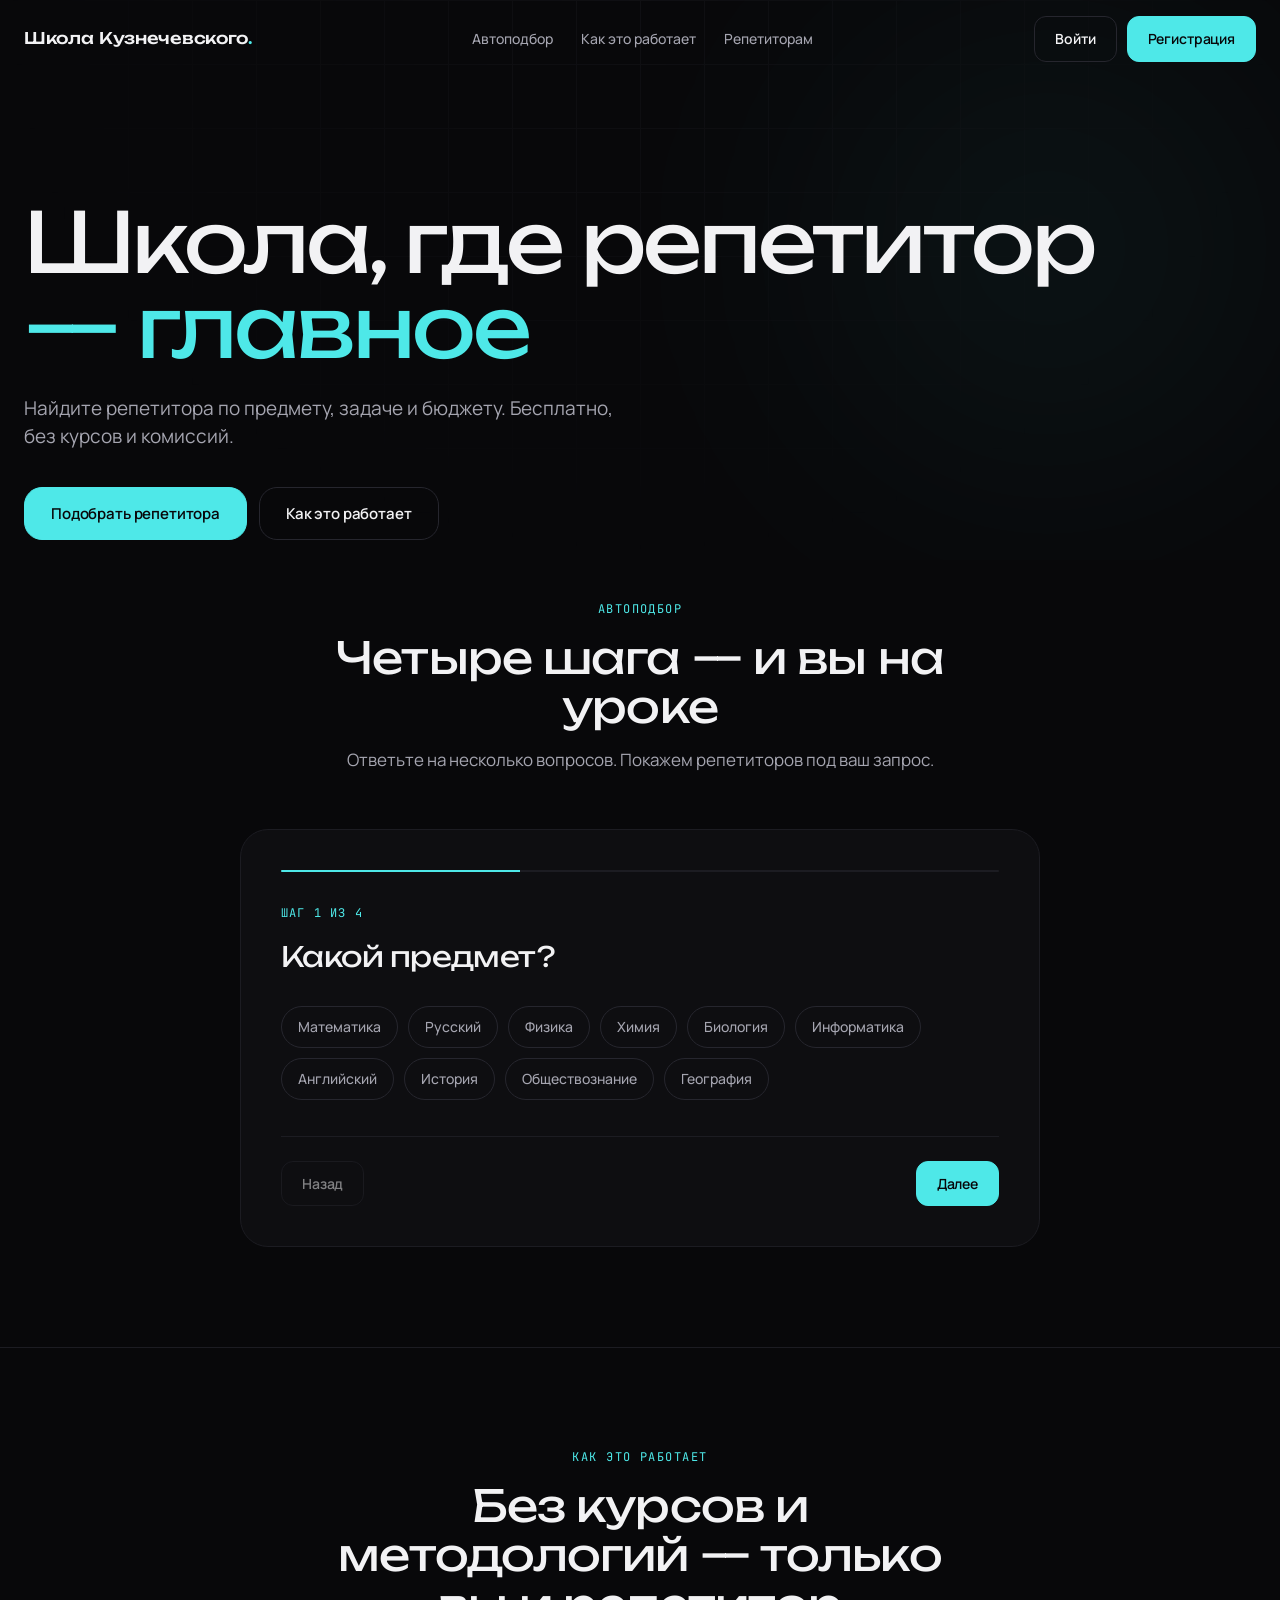
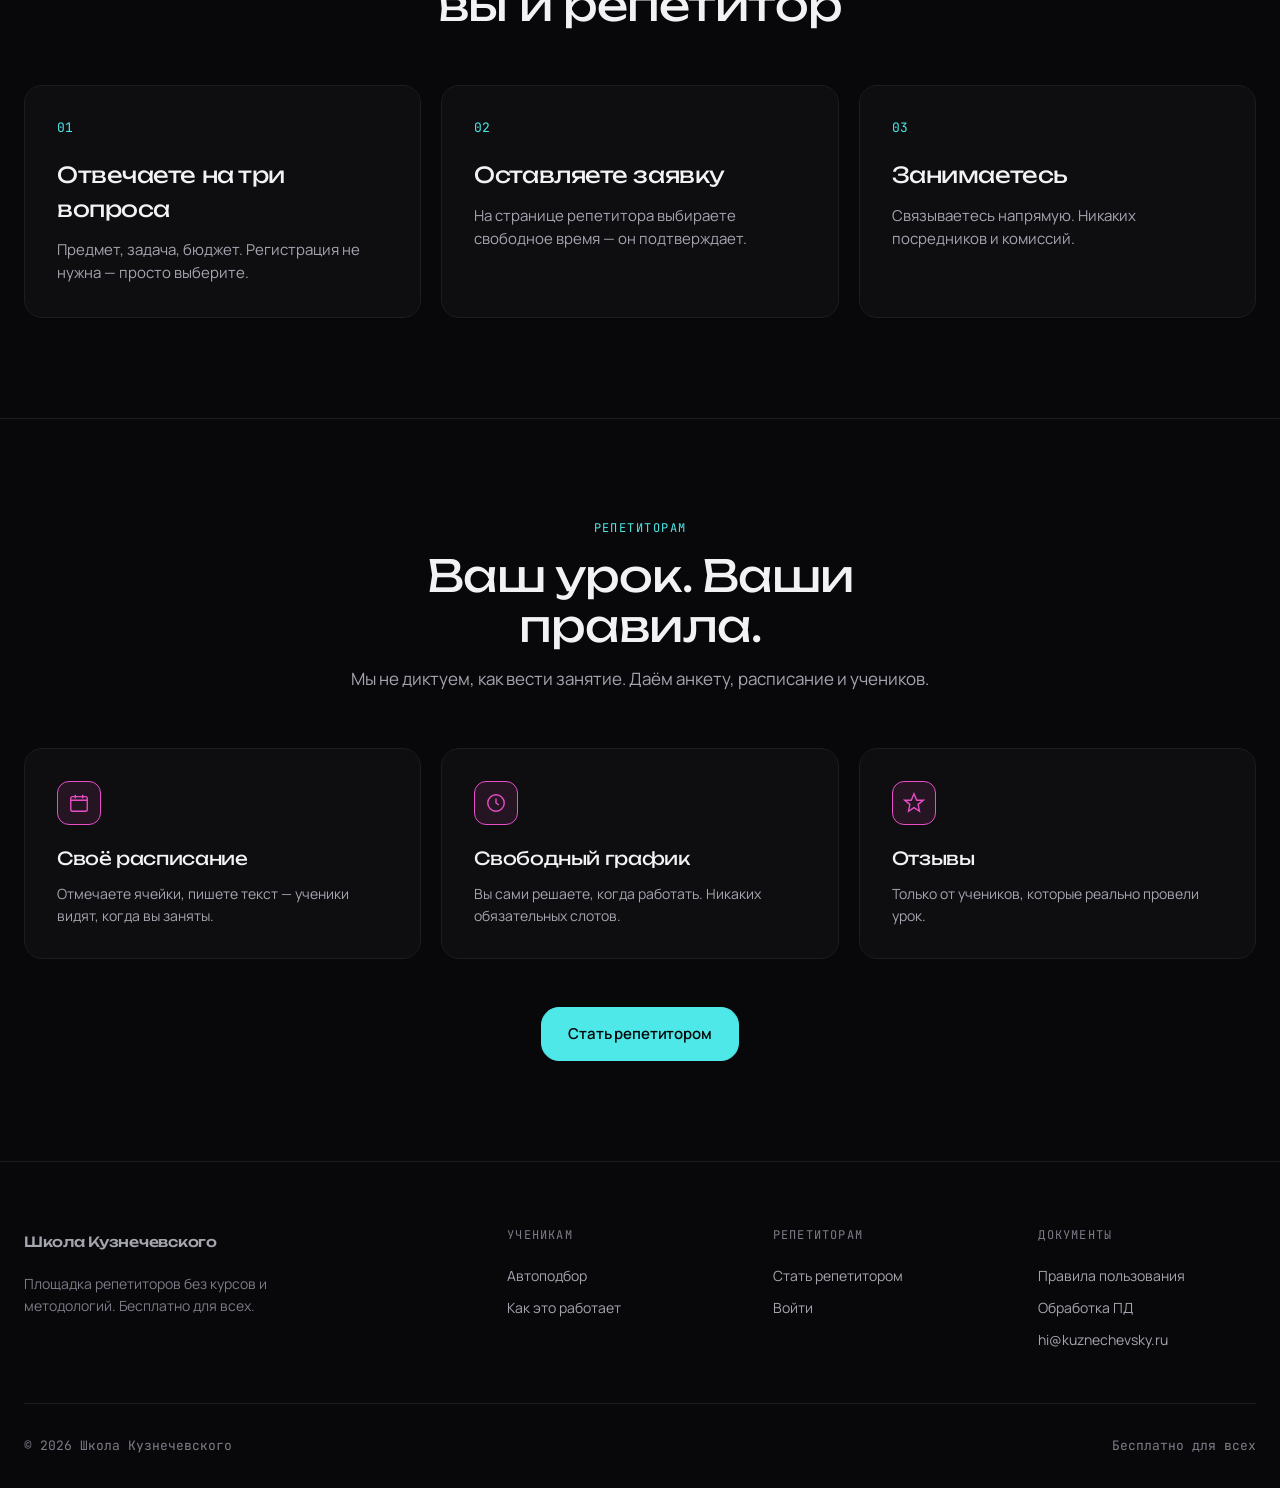
==== commit b6056b6d: "Update index.html" ====
--- a/index.html
+++ b/index.html
@@ -4,7 +4,6 @@
   <meta charset="UTF-8">
   <meta name="viewport" content="width=device-width, initial-scale=1.0">
   <title>Школа Кузнечевского — площадка репетиторов</title>
-  <meta name="description" content="Площадка репетиторов без курсов и методологий. Живое расписание, реальные анкеты, бесплатно для всех.">
   <link rel="preconnect" href="https://fonts.googleapis.com">
   <link rel="preconnect" href="https://fonts.gstatic.com" crossorigin>
   <link href="https://fonts.googleapis.com/css2?family=Unbounded:wght@300;400;500;600&family=Manrope:wght@400;500;600;700&family=JetBrains+Mono:wght@400;500&display=swap" rel="stylesheet">
@@ -40,7 +39,6 @@
         <a href="register.html" class="btn btn--primary">Регистрация</a>
       </div>
 
-      <!-- Уведомления убраны, только имя и аватар -->
       <div class="nav__user-menu" data-user-menu hidden>
         <a href="#" class="nav__user-trigger" data-user-link>
           <span class="nav__user-name" data-user-name>…</span>
@@ -89,8 +87,8 @@
       <div class="container">
         <div class="section-head reveal">
           <div class="section-head__eyebrow">Автоподбор</div>
-          <h2 class="section-head__title">Три шага — и вы на уроке</h2>
-          <p class="section-head__lead">Ответьте на три вопроса. Покажем репетиторов под ваш запрос.</p>
+          <h2 class="section-head__title">Четыре шага — и вы на уроке</h2>
+          <p class="section-head__lead">Ответьте на несколько вопросов. Покажем репетиторов под ваш запрос.</p>
         </div>
 
         <div class="podbor__card reveal">
@@ -100,7 +98,7 @@
 
           <div class="podbor__viewport">
             <div class="podbor__step is-active" data-step="1">
-              <div class="podbor__step-label">Шаг 1 из 3</div>
+              <div class="podbor__step-label">Шаг 1 из 4</div>
               <h3 class="podbor__question">Какой предмет?</h3>
               <div class="chips" data-field="subject" data-chips>
                 <button class="chip" data-value="math">Математика</button>
@@ -118,14 +116,25 @@
             </div>
 
             <div class="podbor__step" data-step="2">
-              <div class="podbor__step-label">Шаг 2 из 3</div>
+              <div class="podbor__step-label">Шаг 2 из 4</div>
               <h3 class="podbor__question">Какая задача?</h3>
               <div class="chips" data-field="goal" data-goal-chips data-chips></div>
               <div class="podbor__hint" data-hint="goal" hidden>Выберите задачу</div>
             </div>
 
             <div class="podbor__step" data-step="3">
-              <div class="podbor__step-label">Шаг 3 из 3</div>
+              <div class="podbor__step-label">Шаг 3 из 4</div>
+              <h3 class="podbor__question">Кого предпочитаете?</h3>
+              <div class="chips" data-field="gender" data-chips>
+                <button class="chip" data-value="any">Не важно</button>
+                <button class="chip" data-value="male">Мужчину</button>
+                <button class="chip" data-value="female">Женщину</button>
+              </div>
+              <div class="podbor__hint" data-hint="gender" hidden>Выберите пол</div>
+            </div>
+
+            <div class="podbor__step" data-step="4">
+              <div class="podbor__step-label">Шаг 4 из 4</div>
               <h3 class="podbor__question">Какой бюджет за урок?</h3>
               <div class="chips" data-field="budget" data-chips>
                 <button class="chip" data-value="1000">до 1000 ₽</button>
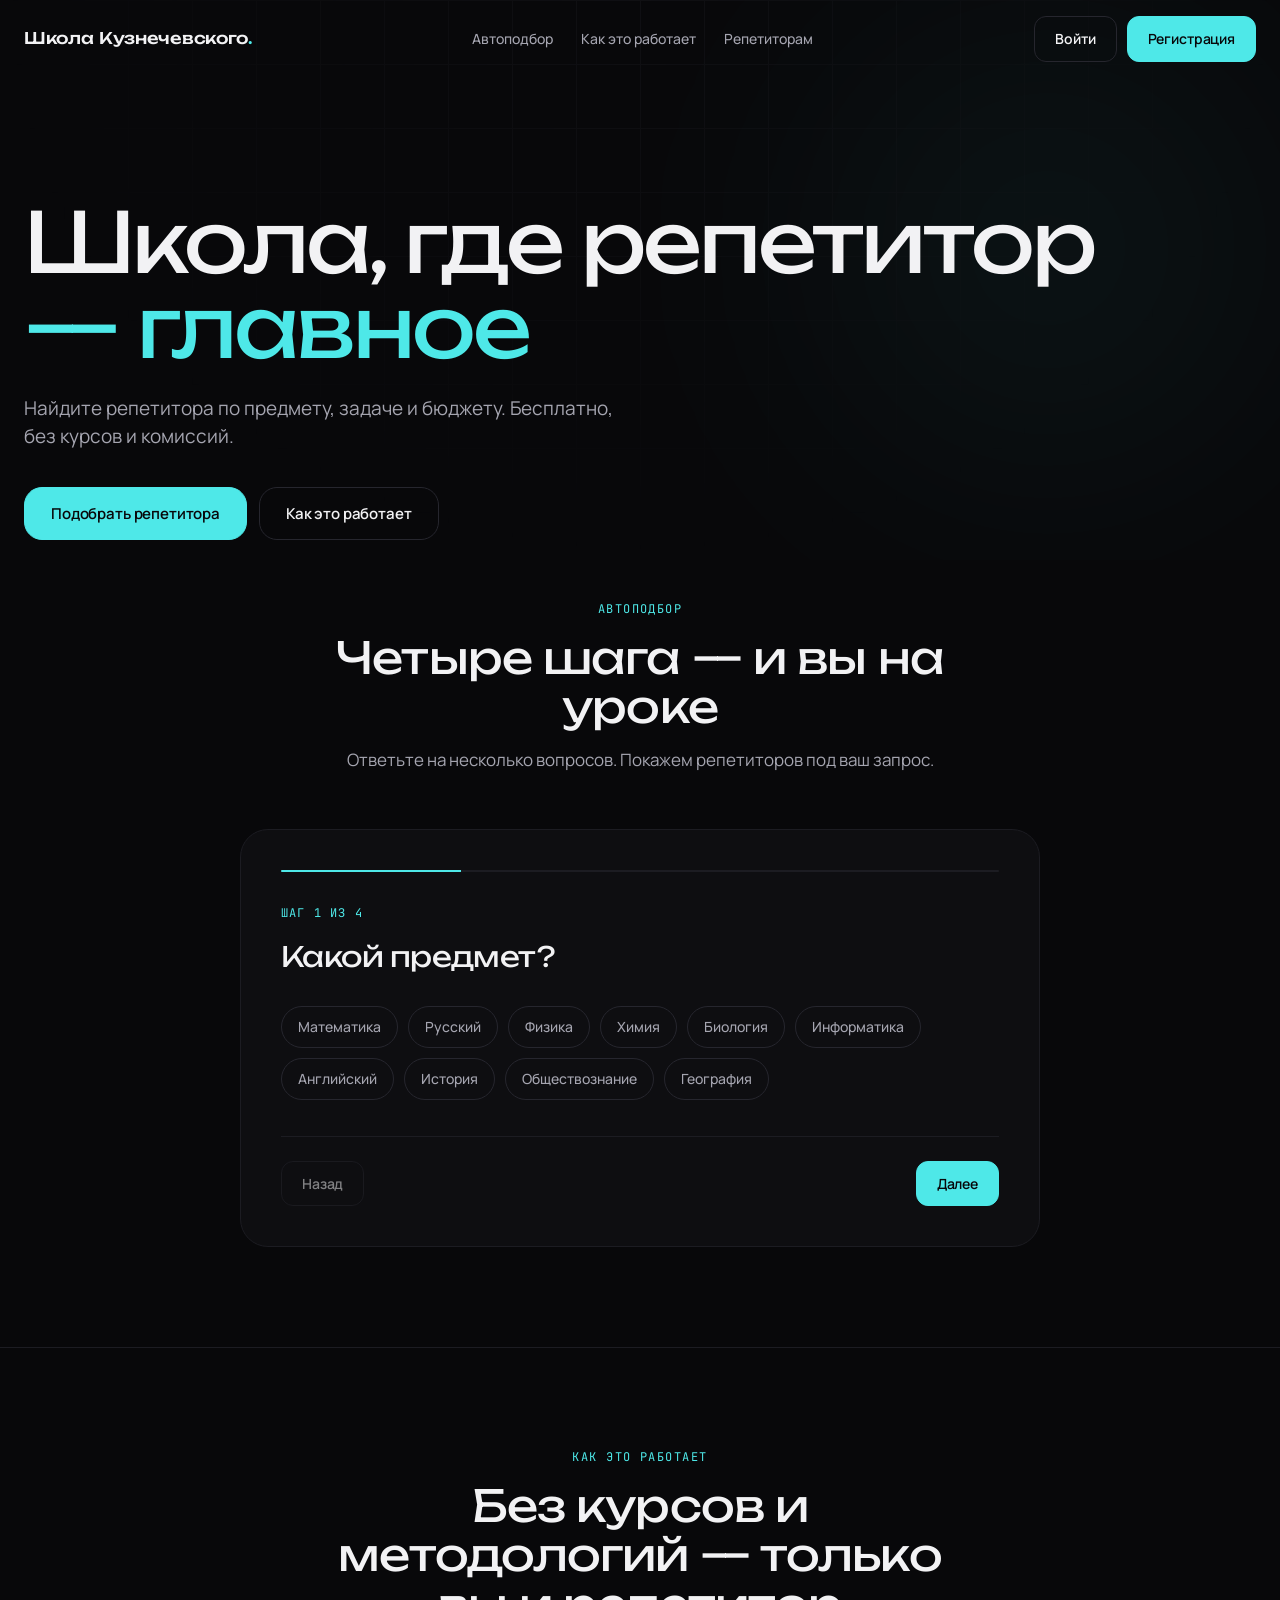
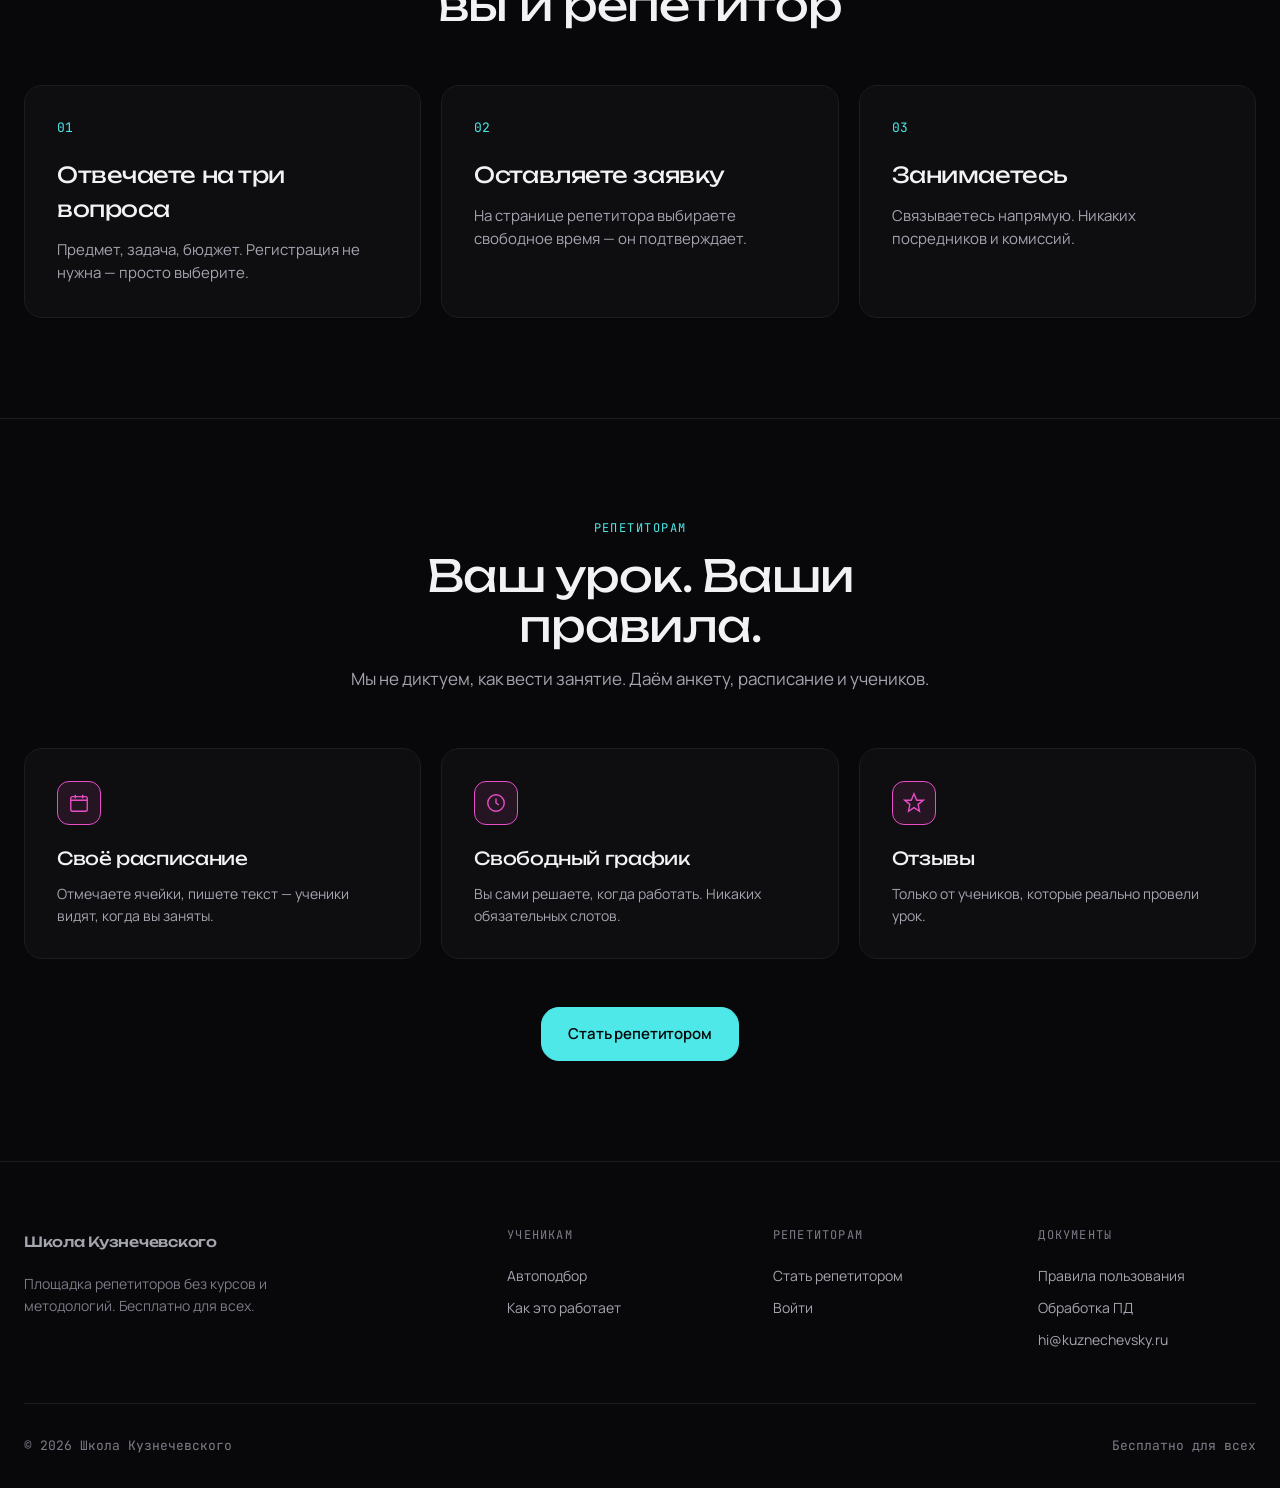
==== commit 07272c8c: "Update index.html" ====
--- a/index.html
+++ b/index.html
@@ -142,6 +142,7 @@
                 <button class="chip" data-value="2500">до 2500 ₽</button>
                 <button class="chip" data-value="any">Не важно</button>
               </div>
+              <div class="podbor__hint" data-hint="budget" hidden>Выберите бюджет</div>
             </div>
           </div>
 
